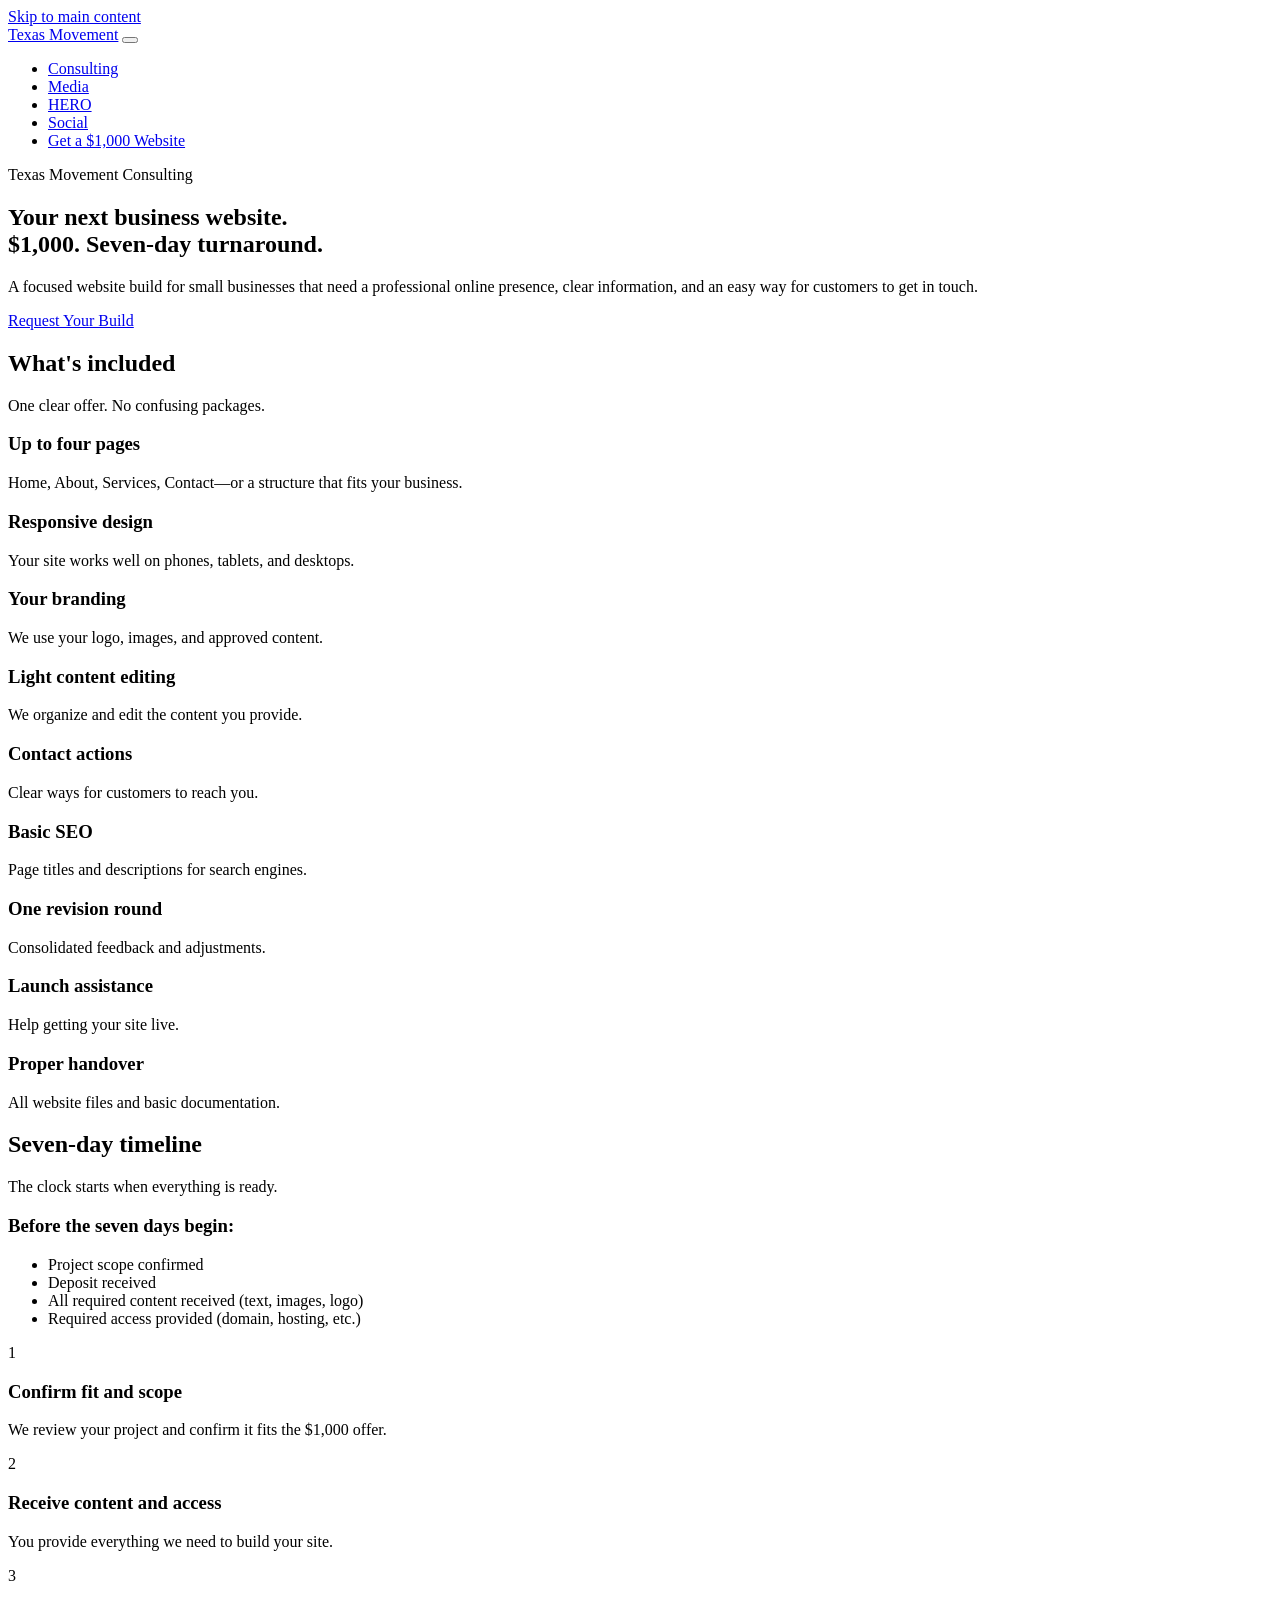
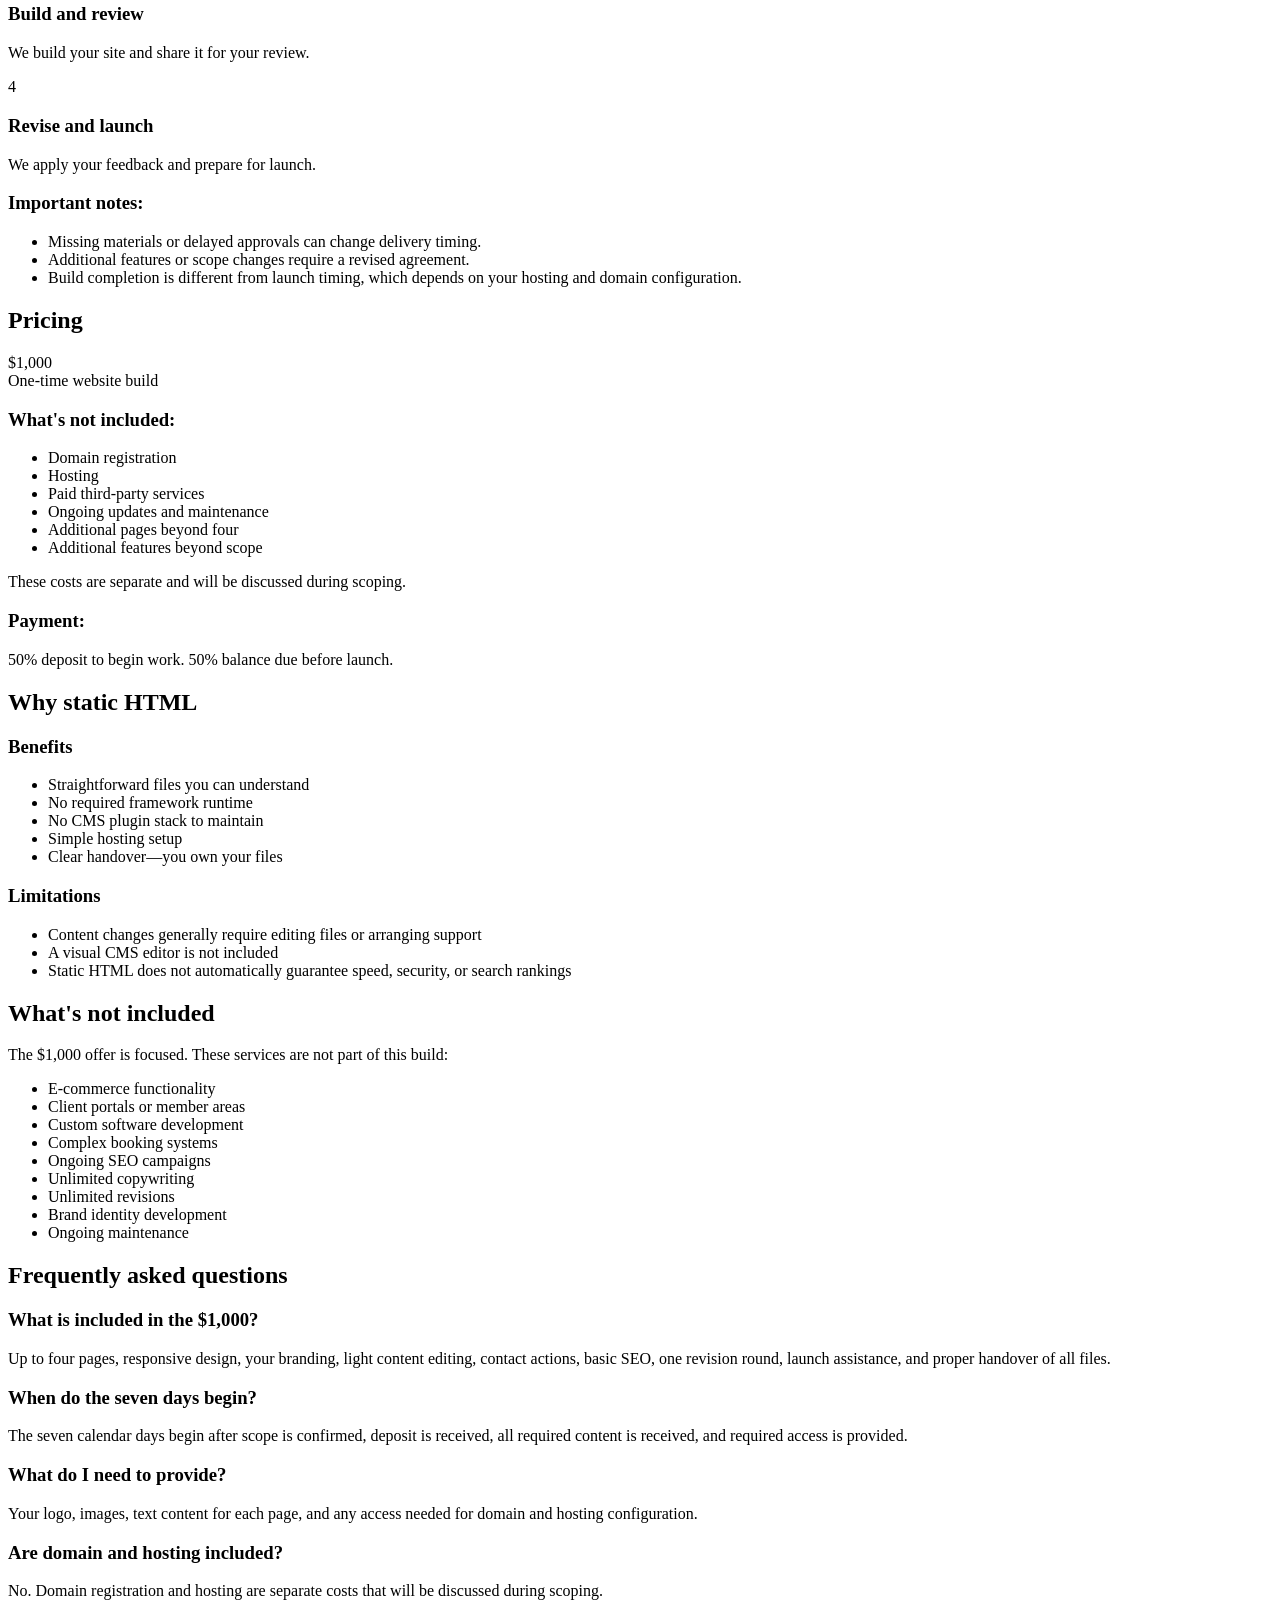
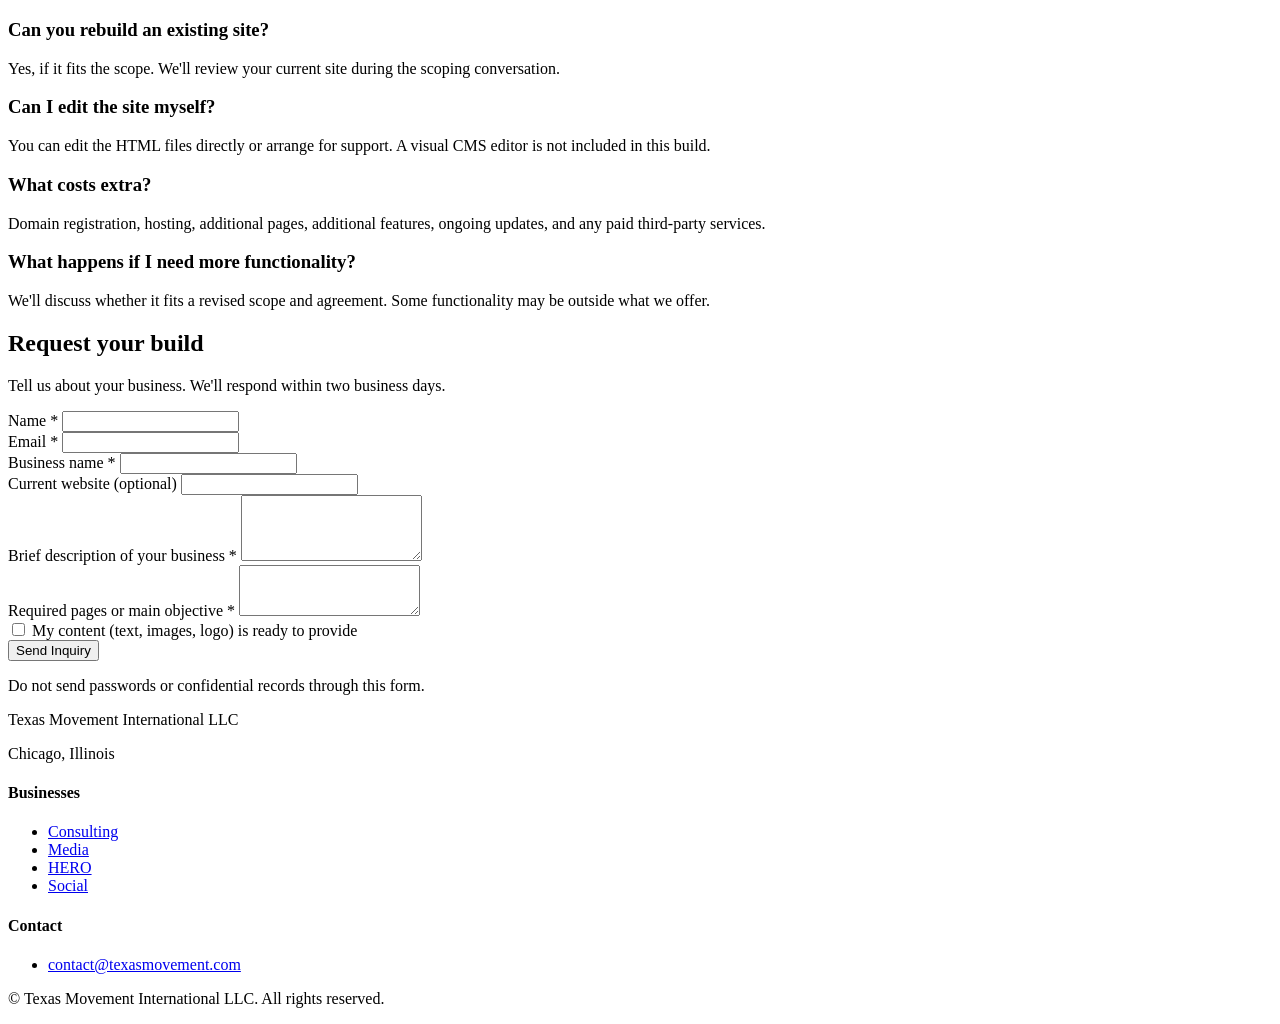
==== consulting.html @ 3c75ad06 "Add consulting.html with complete page structure This file contains the complete HTML structure for " ====
<!DOCTYPE html>
<html lang="en">
<head>
  <meta charset="UTF-8">
  <meta name="viewport" content="width=device-width, initial-scale=1.0">
  <title>Consulting | $1,000 Websites in 7 Days | Texas Movement International</title>
  <meta name="description" content="Texas Movement Consulting builds professional websites for small businesses. $1,000 one-time. Seven-day turnaround. Clear scope. Proper handover.">
  <link rel="stylesheet" href="assets/css/styles.css">
</head>
<body>
  <a href="#main" class="skip-link">Skip to main content</a>
  
  <header class="site-header">
    <div class="container">
      <div class="header-content">
        <a href="index.html" class="brand-mark">Texas Movement</a>
        <button class="mobile-nav-toggle" aria-expanded="false" aria-controls="primary-nav" aria-label="Toggle navigation">
          <span></span>
          <span></span>
          <span></span>
        </button>
        <nav id="primary-nav" class="primary-nav" aria-label="Primary">
          <ul>
            <li><a href="consulting.html" aria-current="page">Consulting</a></li>
            <li><a href="media.html">Media</a></li>
            <li><a href="hero.html">HERO</a></li>
            <li><a href="social.html">Social</a></li>
            <li><a href="#inquiry" class="btn btn-primary">Get a $1,000 Website</a></li>
          </ul>
        </nav>
      </div>
    </div>
  </header>

  <main id="main">
    <!-- HERO -->
    <section class="hero">
      <div class="container">
        <p class="eyebrow">Texas Movement Consulting</p>
        <h1>Your next business website.<br>$1,000. Seven-day turnaround.</h1>
        <p class="hero-support">A focused website build for small businesses that need a professional online presence, clear information, and an easy way for customers to get in touch.</p>
        <div class="hero-actions">
          <a href="#inquiry" class="btn btn-primary btn-large">Request Your Build</a>
        </div>
      </div>
    </section>

    <!-- WHAT'S INCLUDED -->
    <section class="section">
      <div class="container">
        <h2>What's included</h2>
        <p class="section-intro">One clear offer. No confusing packages.</p>
        <div class="inclusions-grid">
          <div class="inclusion">
            <h3>Up to four pages</h3>
            <p>Home, About, Services, Contact—or a structure that fits your business.</p>
          </div>
          <div class="inclusion">
            <h3>Responsive design</h3>
            <p>Your site works well on phones, tablets, and desktops.</p>
          </div>
          <div class="inclusion">
            <h3>Your branding</h3>
            <p>We use your logo, images, and approved content.</p>
          </div>
          <div class="inclusion">
            <h3>Light content editing</h3>
            <p>We organize and edit the content you provide.</p>
          </div>
          <div class="inclusion">
            <h3>Contact actions</h3>
            <p>Clear ways for customers to reach you.</p>
          </div>
          <div class="inclusion">
            <h3>Basic SEO</h3>
            <p>Page titles and descriptions for search engines.</p>
          </div>
          <div class="inclusion">
            <h3>One revision round</h3>
            <p>Consolidated feedback and adjustments.</p>
          </div>
          <div class="inclusion">
            <h3>Launch assistance</h3>
            <p>Help getting your site live.</p>
          </div>
          <div class="inclusion">
            <h3>Proper handover</h3>
            <p>All website files and basic documentation.</p>
          </div>
        </div>
      </div>
    </section>

    <!-- TIMELINE -->
    <section class="section section-alt">
      <div class="container">
        <h2>Seven-day timeline</h2>
        <p class="section-intro">The clock starts when everything is ready.</p>
        
        <div class="timeline-start">
          <h3>Before the seven days begin:</h3>
          <ul class="timeline-requirements">
            <li>Project scope confirmed</li>
            <li>Deposit received</li>
            <li>All required content received (text, images, logo)</li>
            <li>Required access provided (domain, hosting, etc.)</li>
          </ul>
        </div>

        <div class="timeline-steps">
          <div class="timeline-step">
            <span class="step-number">1</span>
            <div class="step-content">
              <h3>Confirm fit and scope</h3>
              <p>We review your project and confirm it fits the $1,000 offer.</p>
            </div>
          </div>
          <div class="timeline-step">
            <span class="step-number">2</span>
            <div class="step-content">
              <h3>Receive content and access</h3>
              <p>You provide everything we need to build your site.</p>
            </div>
          </div>
          <div class="timeline-step">
            <span class="step-number">3</span>
            <div class="step-content">
              <h3>Build and review</h3>
              <p>We build your site and share it for your review.</p>
            </div>
          </div>
          <div class="timeline-step">
            <span class="step-number">4</span>
            <div class="step-content">
              <h3>Revise and launch</h3>
              <p>We apply your feedback and prepare for launch.</p>
            </div>
          </div>
        </div>

        <div class="timeline-notes">
          <h3>Important notes:</h3>
          <ul>
            <li>Missing materials or delayed approvals can change delivery timing.</li>
            <li>Additional features or scope changes require a revised agreement.</li>
            <li>Build completion is different from launch timing, which depends on your hosting and domain configuration.</li>
          </ul>
        </div>
      </div>
    </section>

    <!-- PRICING -->
    <section class="section">
      <div class="container container-narrow">
        <h2>Pricing</h2>
        <div class="price-card">
          <div class="price-amount">$1,000</div>
          <div class="price-label">One-time website build</div>
        </div>

        <div class="pricing-details">
          <h3>What's not included:</h3>
          <ul>
            <li>Domain registration</li>
            <li>Hosting</li>
            <li>Paid third-party services</li>
            <li>Ongoing updates and maintenance</li>
            <li>Additional pages beyond four</li>
            <li>Additional features beyond scope</li>
          </ul>
          <p>These costs are separate and will be discussed during scoping.</p>

          <h3>Payment:</h3>
          <p>50% deposit to begin work. 50% balance due before launch.</p>
        </div>
      </div>
    </section>

    <!-- TECHNOLOGY -->
    <section class="section section-alt">
      <div class="container">
        <h2>Why static HTML</h2>
        <div class="two-column">
          <div>
            <h3>Benefits</h3>
            <ul>
              <li>Straightforward files you can understand</li>
              <li>No required framework runtime</li>
              <li>No CMS plugin stack to maintain</li>
              <li>Simple hosting setup</li>
              <li>Clear handover—you own your files</li>
            </ul>
          </div>
          <div>
            <h3>Limitations</h3>
            <ul>
              <li>Content changes generally require editing files or arranging support</li>
              <li>A visual CMS editor is not included</li>
              <li>Static HTML does not automatically guarantee speed, security, or search rankings</li>
            </ul>
          </div>
        </div>
      </div>
    </section>

    <!-- EXCLUSIONS -->
    <section class="section">
      <div class="container container-narrow">
        <h2>What's not included</h2>
        <p class="section-intro">The $1,000 offer is focused. These services are not part of this build:</p>
        <ul class="exclusions-list">
          <li>E-commerce functionality</li>
          <li>Client portals or member areas</li>
          <li>Custom software development</li>
          <li>Complex booking systems</li>
          <li>Ongoing SEO campaigns</li>
          <li>Unlimited copywriting</li>
          <li>Unlimited revisions</li>
          <li>Brand identity development</li>
          <li>Ongoing maintenance</li>
        </ul>
      </div>
    </section>

    <!-- FAQ -->
    <section class="section section-alt">
      <div class="container container-narrow">
        <h2>Frequently asked questions</h2>
        <div class="faq-list">
          <div class="faq-item">
            <h3>What is included in the $1,000?</h3>
            <p>Up to four pages, responsive design, your branding, light content editing, contact actions, basic SEO, one revision round, launch assistance, and proper handover of all files.</p>
          </div>
          <div class="faq-item">
            <h3>When do the seven days begin?</h3>
            <p>The seven calendar days begin after scope is confirmed, deposit is received, all required content is received, and required access is provided.</p>
          </div>
          <div class="faq-item">
            <h3>What do I need to provide?</h3>
            <p>Your logo, images, text content for each page, and any access needed for domain and hosting configuration.</p>
          </div>
          <div class="faq-item">
            <h3>Are domain and hosting included?</h3>
            <p>No. Domain registration and hosting are separate costs that will be discussed during scoping.</p>
          </div>
          <div class="faq-item">
            <h3>Can you rebuild an existing site?</h3>
            <p>Yes, if it fits the scope. We'll review your current site during the scoping conversation.</p>
          </div>
          <div class="faq-item">
            <h3>Can I edit the site myself?</h3>
            <p>You can edit the HTML files directly or arrange for support. A visual CMS editor is not included in this build.</p>
          </div>
          <div class="faq-item">
            <h3>What costs extra?</h3>
            <p>Domain registration, hosting, additional pages, additional features, ongoing updates, and any paid third-party services.</p>
          </div>
          <div class="faq-item">
            <h3>What happens if I need more functionality?</h3>
            <p>We'll discuss whether it fits a revised scope and agreement. Some functionality may be outside what we offer.</p>
          </div>
        </div>
      </div>
    </section>

    <!-- INQUIRY FORM -->
    <section id="inquiry" class="section">
      <div class="container container-narrow">
        <h2>Request your build</h2>
        <p class="section-intro">Tell us about your business. We'll respond within two business days.</p>
        
        <form id="inquiry-form" class="inquiry-form" novalidate>
          <div class="form-group">
            <label for="name">Name *</label>
            <input type="text" id="name" name="name" required>
          </div>

          <div class="form-group">
            <label for="email">Email *</label>
            <input type="email" id="email" name="email" required>
          </div>

          <div class="form-group">
            <label for="business">Business name *</label>
            <input type="text" id="business" name="business" required>
          </div>

          <div class="form-group">
            <label for="website">Current website (optional)</label>
            <input type="url" id="website" name="website">
          </div>

          <div class="form-group">
            <label for="description">Brief description of your business *</label>
            <textarea id="description" name="description" rows="4" required></textarea>
          </div>

          <div class="form-group">
            <label for="pages">Required pages or main objective *</label>
            <textarea id="pages" name="pages" rows="3" required></textarea>
          </div>

          <div class="form-group">
            <label class="checkbox-label">
              <input type="checkbox" id="content-ready" name="content-ready">
              <span>My content (text, images, logo) is ready to provide</span>
            </label>
          </div>

          <div class="form-actions">
            <button type="submit" class="btn btn-primary">Send Inquiry</button>
          </div>

          <div id="form-status" class="form-status" role="status" aria-live="polite"></div>
        </form>

        <div class="form-note">
          <p>Do not send passwords or confidential records through this form.</p>
        </div>
      </div>
    </section>
  </main>

  <footer class="site-footer">
    <div class="container">
      <div class="footer-content">
        <div class="footer-brand">
          <p class="footer-company">Texas Movement International LLC</p>
          <p class="footer-location">Chicago, Illinois</p>
        </div>
        <div class="footer-nav">
          <div class="footer-section">
            <h4>Businesses</h4>
            <ul>
              <li><a href="consulting.html">Consulting</a></li>
              <li><a href="media.html">Media</a></li>
              <li><a href="hero.html">HERO</a></li>
              <li><a href="social.html">Social</a></li>
            </ul>
          </div>
          <div class="footer-section">
            <h4>Contact</h4>
            <ul>
              <li><a href="mailto:contact@texasmovement.com">contact@texasmovement.com</a></li>
            </ul>
          </div>
        </div>
      </div>
      <div class="footer-bottom">
        <p>&copy; <span id="current-year"></span> Texas Movement International LLC. All rights reserved.</p>
      </div>
    </div>
  </footer>

  <script src="assets/js/main.js"></script>
</body>
</html>
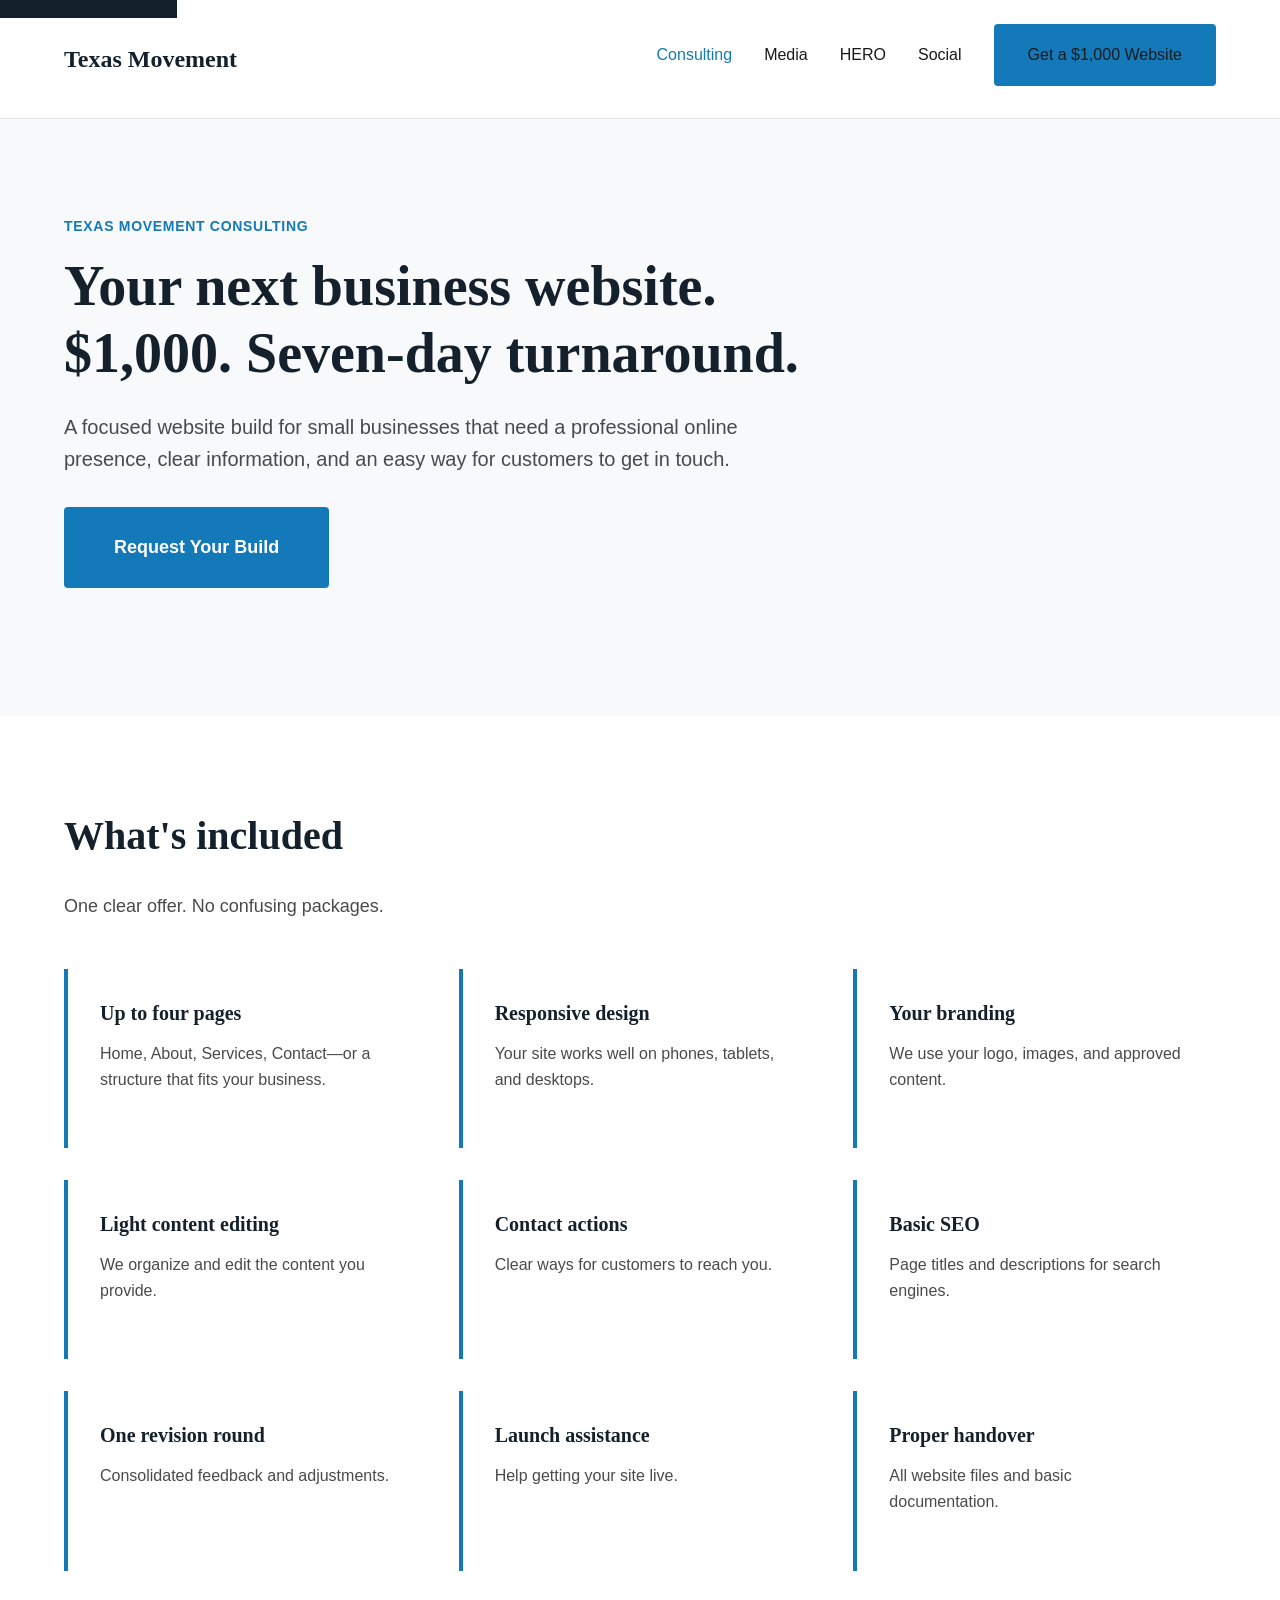
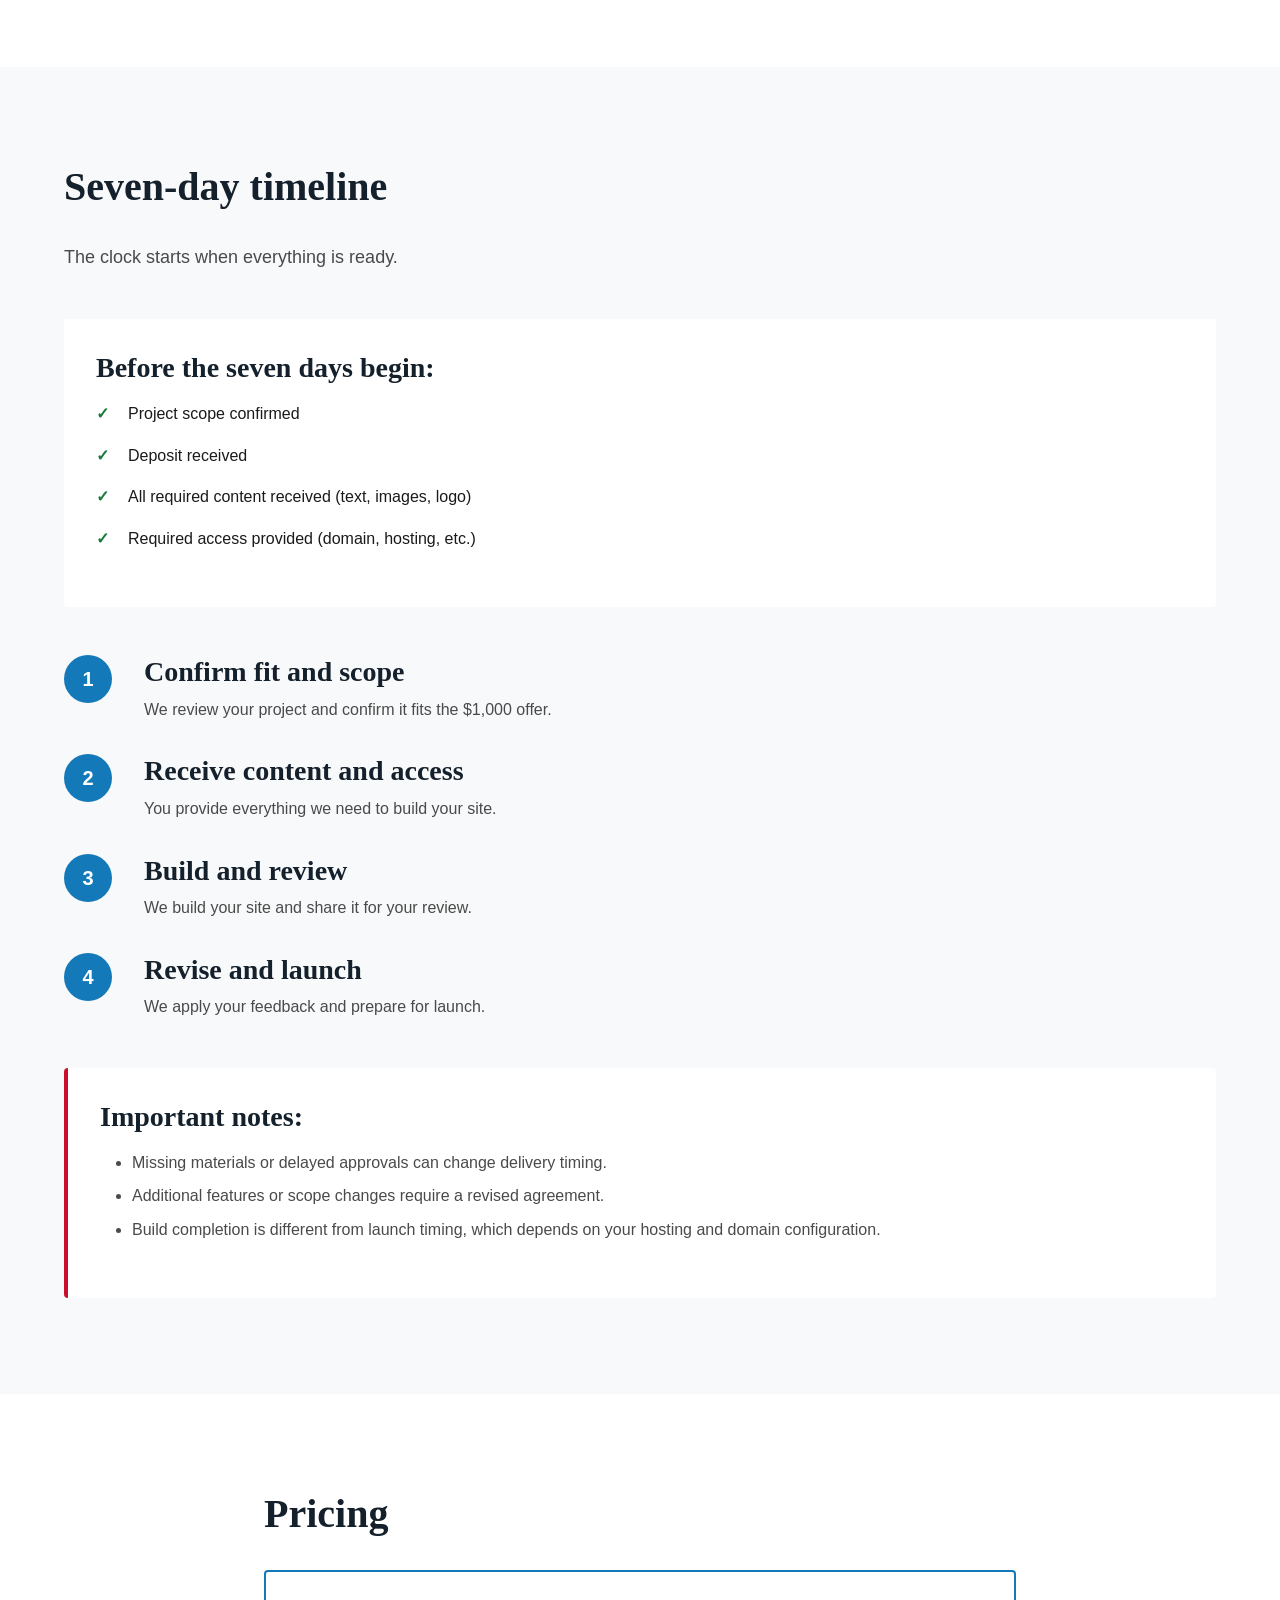
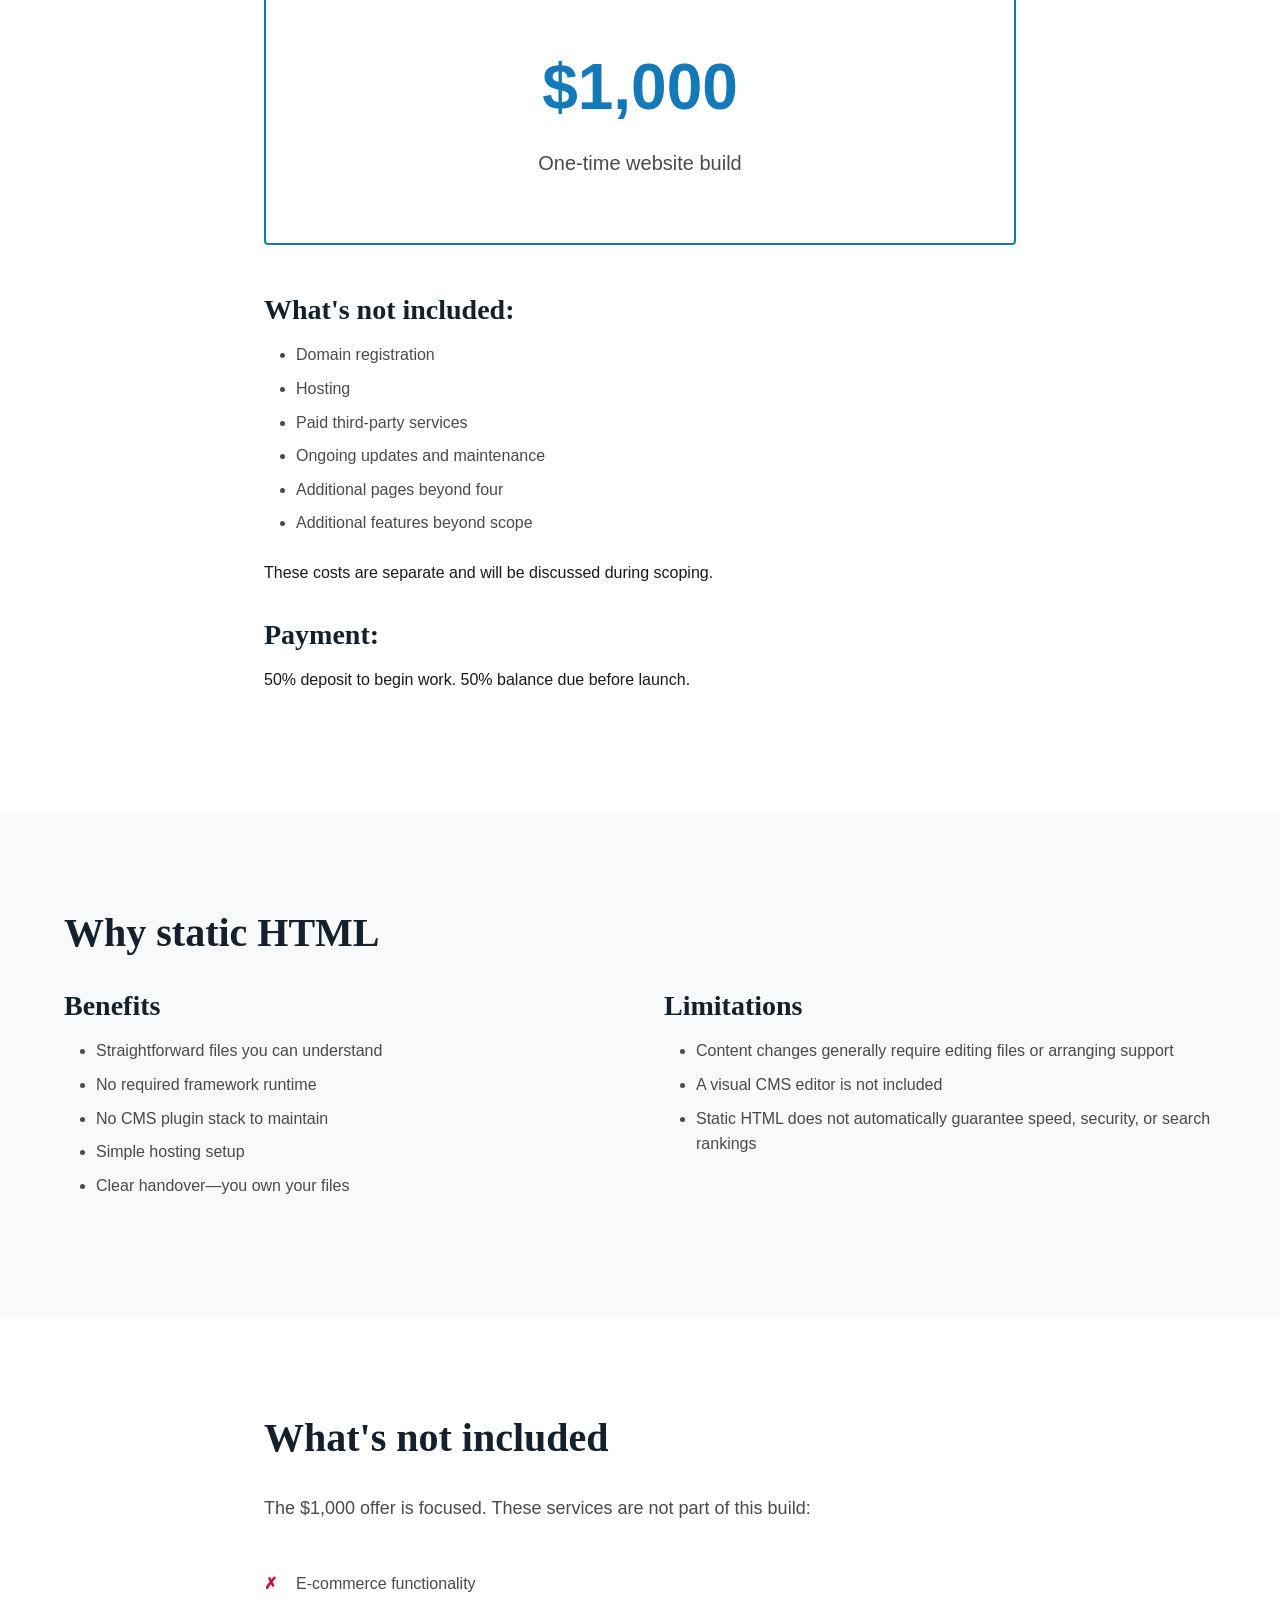
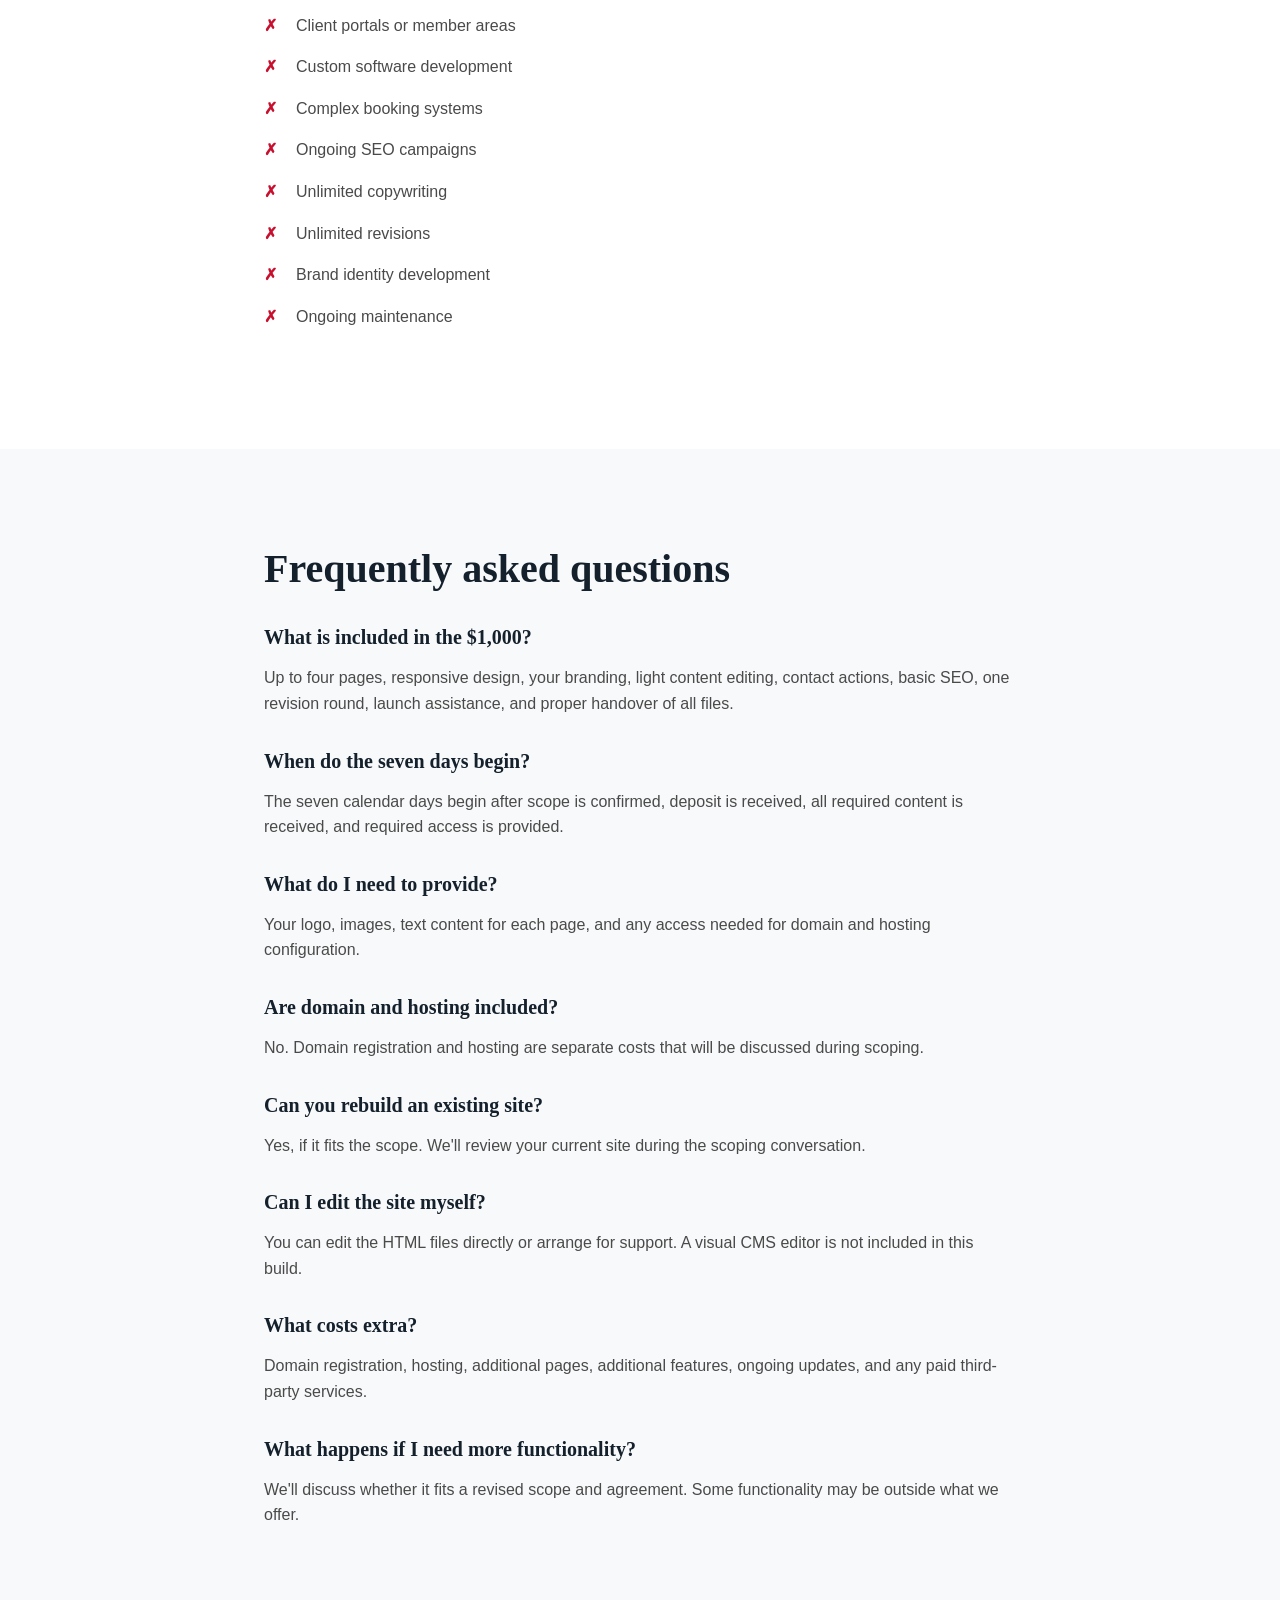
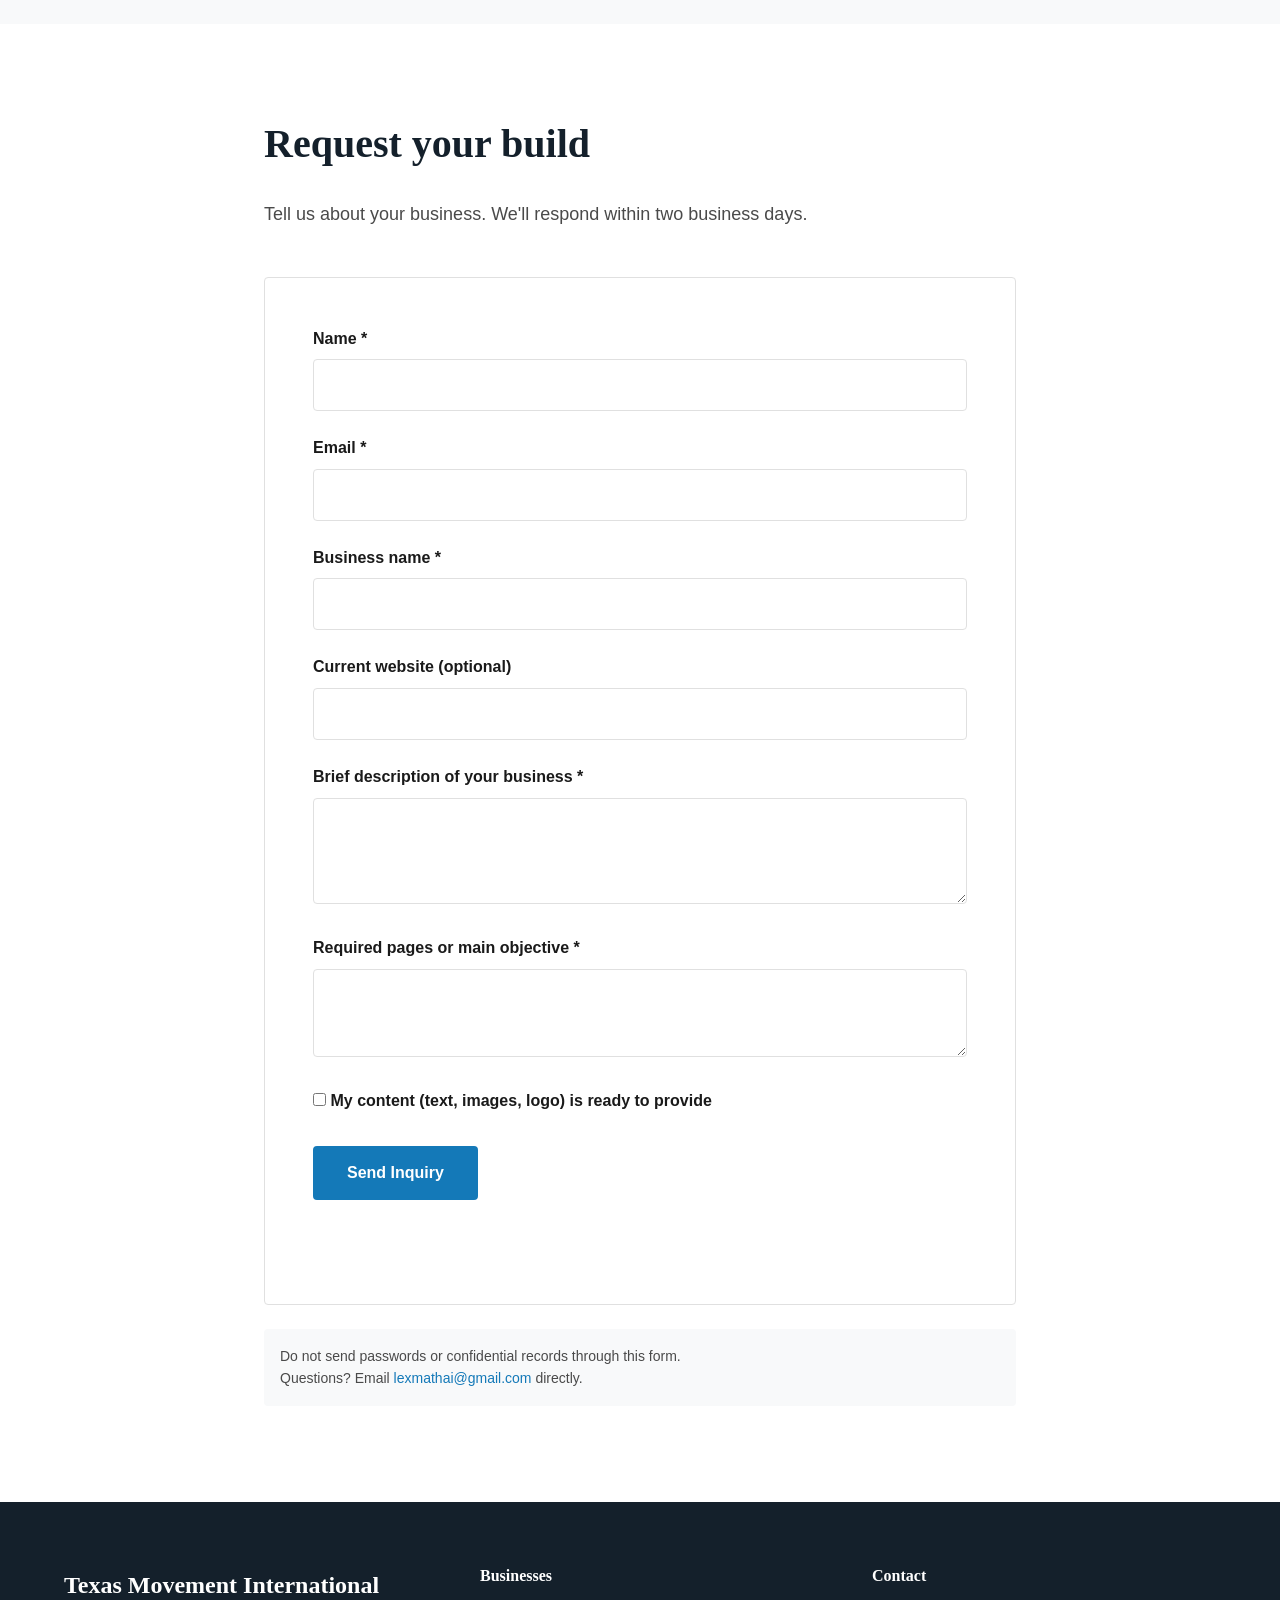
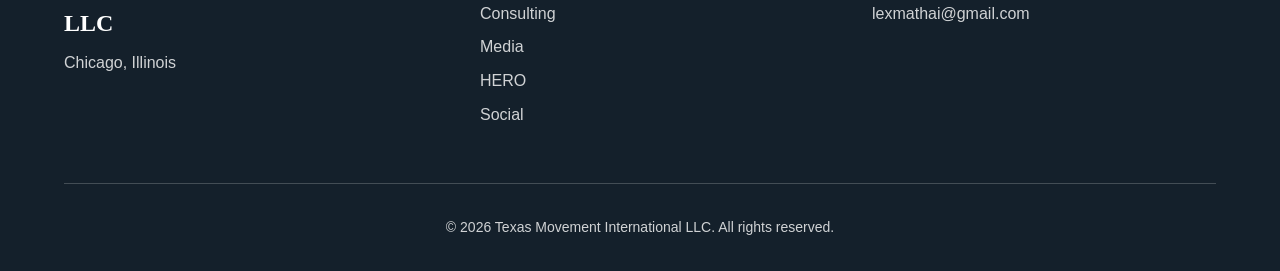
==== commit a0d0269f: "Update inquiry form action and contact email" ====
--- a/consulting.html
+++ b/consulting.html
@@ -269,7 +269,7 @@
         <h2>Request your build</h2>
         <p class="section-intro">Tell us about your business. We'll respond within two business days.</p>
         
-        <form id="inquiry-form" class="inquiry-form" novalidate>
+        <form id="inquiry-form" action="https://formspree.io/f/mpqewaod" method="POST" class="inquiry-form">
           <div class="form-group">
             <label for="name">Name *</label>
             <input type="text" id="name" name="name" required>
@@ -316,6 +316,7 @@
 
         <div class="form-note">
           <p>Do not send passwords or confidential records through this form.</p>
+          <p>Questions? Email <a href="mailto:lexmathai@gmail.com">lexmathai@gmail.com</a> directly.</p>
         </div>
       </div>
     </section>
@@ -341,7 +342,7 @@
           <div class="footer-section">
             <h4>Contact</h4>
             <ul>
-              <li><a href="mailto:contact@texasmovement.com">contact@texasmovement.com</a></li>
+              <li><a href="mailto:lexmathai@gmail.com">lexmathai@gmail.com</a></li>
             </ul>
           </div>
         </div>
--- a/assets/css/styles.css
+++ b/assets/css/styles.css
@@ -0,0 +1,866 @@
+/* Reset and Base */
+* {
+  margin: 0;
+  padding: 0;
+  box-sizing: border-box;
+}
+
+:root {
+  --color-primary: #14202B;
+  --color-secondary: #1479B8;
+  --color-accent: #C8102E;
+  --color-text: #1a1a1a;
+  --color-text-light: #4a4a4a;
+  --color-bg: #ffffff;
+  --color-bg-alt: #f8f9fa;
+  --color-border: #e0e0e0;
+  --color-success: #1a7a3d;
+  --color-error: #a61b1b;
+  
+  --font-primary: -apple-system, BlinkMacSystemFont, 'Segoe UI', Roboto, 'Helvetica Neue', Arial, sans-serif;
+  --font-display: Georgia, 'Times New Roman', serif;
+  
+  --spacing-xs: 0.5rem;
+  --spacing-sm: 1rem;
+  --spacing-md: 1.5rem;
+  --spacing-lg: 2rem;
+  --spacing-xl: 3rem;
+  --spacing-2xl: 4rem;
+  --spacing-3xl: 6rem;
+  
+  --max-width: 1200px;
+  --max-width-narrow: 800px;
+  
+  --transition: 200ms ease;
+}
+
+html {
+  font-size: 16px;
+  scroll-behavior: smooth;
+}
+
+@media (prefers-reduced-motion: reduce) {
+  html {
+    scroll-behavior: auto;
+  }
+  * {
+    animation-duration: 0.01ms !important;
+    animation-iteration-count: 1 !important;
+    transition-duration: 0.01ms !important;
+  }
+}
+
+body {
+  font-family: var(--font-primary);
+  color: var(--color-text);
+  background: var(--color-bg);
+  line-height: 1.6;
+  -webkit-font-smoothing: antialiased;
+  -moz-osx-font-smoothing: grayscale;
+}
+
+/* Typography */
+h1, h2, h3, h4, h5, h6 {
+  font-family: var(--font-display);
+  font-weight: 700;
+  line-height: 1.2;
+  color: var(--color-primary);
+}
+
+h1 {
+  font-size: clamp(2rem, 5vw, 3.5rem);
+  margin-bottom: var(--spacing-md);
+}
+
+h2 {
+  font-size: clamp(1.75rem, 4vw, 2.5rem);
+  margin-bottom: var(--spacing-lg);
+}
+
+h3 {
+  font-size: clamp(1.25rem, 3vw, 1.75rem);
+  margin-bottom: var(--spacing-sm);
+}
+
+h4 {
+  font-size: 1.25rem;
+  margin-bottom: var(--spacing-sm);
+}
+
+p {
+  margin-bottom: var(--spacing-md);
+}
+
+a {
+  color: var(--color-secondary);
+  text-decoration: none;
+  transition: color var(--transition);
+}
+
+a:hover {
+  color: var(--color-primary);
+}
+
+a:focus {
+  outline: 3px solid var(--color-secondary);
+  outline-offset: 2px;
+}
+
+ul, ol {
+  margin-left: var(--spacing-lg);
+  margin-bottom: var(--spacing-md);
+}
+
+li {
+  margin-bottom: var(--spacing-xs);
+}
+
+/* Layout */
+.container {
+  max-width: var(--max-width);
+  margin: 0 auto;
+  padding: 0 var(--spacing-md);
+}
+
+.container-narrow {
+  max-width: var(--max-width-narrow);
+}
+
+/* Skip Link */
+.skip-link {
+  position: absolute;
+  top: -40px;
+  left: 0;
+  background: var(--color-primary);
+  color: var(--color-bg);
+  padding: var(--spacing-sm);
+  text-decoration: none;
+  z-index: 100;
+}
+
+.skip-link:focus {
+  top: 0;
+}
+
+/* Header */
+.site-header {
+  background: var(--color-bg);
+  border-bottom: 1px solid var(--color-border);
+  position: sticky;
+  top: 0;
+  z-index: 50;
+}
+
+.header-content {
+  display: flex;
+  align-items: center;
+  justify-content: space-between;
+  padding: var(--spacing-md) 0;
+}
+
+.brand-mark {
+  font-family: var(--font-display);
+  font-size: 1.5rem;
+  font-weight: 700;
+  color: var(--color-primary);
+  text-decoration: none;
+}
+
+.brand-mark:hover {
+  color: var(--color-secondary);
+}
+
+.mobile-nav-toggle {
+  display: none;
+  flex-direction: column;
+  gap: 4px;
+  background: none;
+  border: none;
+  cursor: pointer;
+  padding: var(--spacing-xs);
+}
+
+.mobile-nav-toggle span {
+  width: 24px;
+  height: 2px;
+  background: var(--color-primary);
+  transition: all var(--transition);
+}
+
+.primary-nav ul {
+  list-style: none;
+  margin: 0;
+  display: flex;
+  gap: var(--spacing-lg);
+  align-items: center;
+}
+
+.primary-nav a {
+  color: var(--color-text);
+  font-weight: 500;
+  text-decoration: none;
+  transition: color var(--transition);
+}
+
+.primary-nav a:hover,
+.primary-nav a[aria-current="page"] {
+  color: var(--color-secondary);
+}
+
+@media (max-width: 768px) {
+  .mobile-nav-toggle {
+    display: flex;
+  }
+
+  .primary-nav {
+    position: fixed;
+    top: 73px;
+    left: 0;
+    right: 0;
+    background: var(--color-bg);
+    border-bottom: 1px solid var(--color-border);
+    padding: var(--spacing-lg);
+    transform: translateY(-100%);
+    opacity: 0;
+    pointer-events: none;
+    transition: all var(--transition);
+  }
+
+  .primary-nav.is-open {
+    transform: translateY(0);
+    opacity: 1;
+    pointer-events: all;
+  }
+
+  .primary-nav ul {
+    flex-direction: column;
+    gap: var(--spacing-md);
+  }
+
+  .primary-nav li {
+    width: 100%;
+  }
+
+  .primary-nav a {
+    display: block;
+    padding: var(--spacing-sm);
+  }
+}
+
+/* Buttons */
+.btn {
+  display: inline-block;
+  padding: var(--spacing-sm) var(--spacing-lg);
+  font-weight: 600;
+  text-align: center;
+  text-decoration: none;
+  border: 2px solid transparent;
+  border-radius: 4px;
+  cursor: pointer;
+  transition: all var(--transition);
+  font-size: 1rem;
+}
+
+.btn:hover {
+  transform: translateY(-2px);
+}
+
+.btn:active {
+  transform: translateY(0);
+}
+
+.btn-primary {
+  background: var(--color-secondary);
+  color: var(--color-bg);
+  border-color: var(--color-secondary);
+}
+
+.btn-primary:hover {
+  background: var(--color-primary);
+  border-color: var(--color-primary);
+  color: var(--color-bg);
+}
+
+.btn-secondary {
+  background: transparent;
+  color: var(--color-secondary);
+  border-color: var(--color-secondary);
+}
+
+.btn-secondary:hover {
+  background: var(--color-secondary);
+  color: var(--color-bg);
+}
+
+.btn-large {
+  padding: var(--spacing-md) var(--spacing-xl);
+  font-size: 1.125rem;
+}
+
+/* Hero Section */
+.hero {
+  padding: var(--spacing-3xl) 0;
+  background: var(--color-bg-alt);
+}
+
+.eyebrow {
+  font-size: 0.875rem;
+  font-weight: 600;
+  text-transform: uppercase;
+  letter-spacing: 0.05em;
+  color: var(--color-secondary);
+  margin-bottom: var(--spacing-sm);
+}
+
+.hero-support {
+  font-size: 1.25rem;
+  color: var(--color-text-light);
+  max-width: 700px;
+  margin-bottom: var(--spacing-lg);
+}
+
+.hero-actions {
+  display: flex;
+  gap: var(--spacing-md);
+  flex-wrap: wrap;
+  margin-bottom: var(--spacing-lg);
+}
+
+.hero-note {
+  font-size: 0.875rem;
+  color: var(--color-text-light);
+  font-style: italic;
+  max-width: 700px;
+}
+
+/* Sections */
+.section {
+  padding: var(--spacing-3xl) 0;
+}
+
+.section-alt {
+  background: var(--color-bg-alt);
+}
+
+.section-intro {
+  font-size: 1.125rem;
+  color: var(--color-text-light);
+  max-width: 700px;
+  margin-bottom: var(--spacing-xl);
+}
+
+.section-cta {
+  background: var(--color-primary);
+  color: var(--color-bg);
+  text-align: center;
+}
+
+.section-cta h2,
+.section-cta p {
+  color: var(--color-bg);
+}
+
+/* Features Grid */
+.features-grid {
+  display: grid;
+  grid-template-columns: repeat(auto-fit, minmax(280px, 1fr));
+  gap: var(--spacing-lg);
+}
+
+.feature h3 {
+  font-size: 1.25rem;
+  margin-bottom: var(--spacing-sm);
+}
+
+.feature p {
+  color: var(--color-text-light);
+}
+
+/* Cards Grid */
+.cards-grid {
+  display: grid;
+  grid-template-columns: repeat(auto-fit, minmax(280px, 1fr));
+  gap: var(--spacing-lg);
+}
+
+.card {
+  background: var(--color-bg);
+  border: 1px solid var(--color-border);
+  padding: var(--spacing-lg);
+  border-radius: 4px;
+  transition: all var(--transition);
+}
+
+.card:hover {
+  border-color: var(--color-secondary);
+  box-shadow: 0 4px 12px rgba(0, 0, 0, 0.1);
+}
+
+.card h3 {
+  font-size: 1.5rem;
+  margin-bottom: var(--spacing-sm);
+}
+
+.card p {
+  color: var(--color-text-light);
+  margin-bottom: var(--spacing-md);
+}
+
+.card-link {
+  font-weight: 600;
+  color: var(--color-secondary);
+}
+
+.card-link:hover {
+  color: var(--color-primary);
+}
+
+/* Inclusions Grid */
+.inclusions-grid {
+  display: grid;
+  grid-template-columns: repeat(auto-fit, minmax(280px, 1fr));
+  gap: var(--spacing-lg);
+}
+
+.inclusion {
+  background: var(--color-bg);
+  padding: var(--spacing-lg);
+  border-left: 4px solid var(--color-secondary);
+}
+
+.inclusion h3 {
+  font-size: 1.25rem;
+  margin-bottom: var(--spacing-sm);
+}
+
+.inclusion p {
+  color: var(--color-text-light);
+}
+
+/* Timeline */
+.timeline-start {
+  background: var(--color-bg);
+  padding: var(--spacing-lg);
+  border-radius: 4px;
+  margin-bottom: var(--spacing-xl);
+}
+
+.timeline-start h3 {
+  margin-bottom: var(--spacing-sm);
+}
+
+.timeline-requirements {
+  list-style: none;
+  margin-left: 0;
+}
+
+.timeline-requirements li {
+  padding-left: var(--spacing-lg);
+  position: relative;
+  margin-bottom: var(--spacing-sm);
+}
+
+.timeline-requirements li::before {
+  content: "✓";
+  position: absolute;
+  left: 0;
+  color: var(--color-success);
+  font-weight: 700;
+}
+
+.timeline-steps {
+  display: grid;
+  gap: var(--spacing-lg);
+  margin-bottom: var(--spacing-xl);
+}
+
+.timeline-step {
+  display: flex;
+  gap: var(--spacing-lg);
+  align-items: flex-start;
+}
+
+.step-number {
+  flex-shrink: 0;
+  width: 48px;
+  height: 48px;
+  background: var(--color-secondary);
+  color: var(--color-bg);
+  border-radius: 50%;
+  display: flex;
+  align-items: center;
+  justify-content: center;
+  font-weight: 700;
+  font-size: 1.25rem;
+}
+
+.step-content h3 {
+  margin-bottom: var(--spacing-xs);
+}
+
+.step-content p {
+  color: var(--color-text-light);
+  margin: 0;
+}
+
+.timeline-notes {
+  background: var(--color-bg);
+  padding: var(--spacing-lg);
+  border-radius: 4px;
+  border-left: 4px solid var(--color-accent);
+}
+
+.timeline-notes h3 {
+  margin-bottom: var(--spacing-sm);
+}
+
+.timeline-notes ul {
+  margin-left: var(--spacing-lg);
+  color: var(--color-text-light);
+}
+
+/* Pricing */
+.price-card {
+  text-align: center;
+  background: var(--color-bg);
+  padding: var(--spacing-2xl);
+  border: 2px solid var(--color-secondary);
+  border-radius: 4px;
+  margin-bottom: var(--spacing-xl);
+}
+
+.price-amount {
+  font-size: 4rem;
+  font-weight: 700;
+  color: var(--color-secondary);
+  margin-bottom: var(--spacing-xs);
+}
+
+.price-label {
+  font-size: 1.25rem;
+  color: var(--color-text-light);
+}
+
+.pricing-details h3 {
+  margin-top: var(--spacing-lg);
+  margin-bottom: var(--spacing-sm);
+}
+
+.pricing-details ul {
+  color: var(--color-text-light);
+}
+
+/* Two Column */
+.two-column {
+  display: grid;
+  grid-template-columns: repeat(auto-fit, minmax(300px, 1fr));
+  gap: var(--spacing-xl);
+}
+
+.two-column h3 {
+  margin-bottom: var(--spacing-sm);
+}
+
+.two-column ul {
+  color: var(--color-text-light);
+}
+
+/* Exclusions */
+.exclusions-list {
+  list-style: none;
+  margin-left: 0;
+}
+
+.exclusions-list li {
+  padding-left: var(--spacing-lg);
+  position: relative;
+  margin-bottom: var(--spacing-sm);
+  color: var(--color-text-light);
+}
+
+.exclusions-list li::before {
+  content: "✗";
+  position: absolute;
+  left: 0;
+  color: var(--color-accent);
+  font-weight: 700;
+}
+
+/* FAQ */
+.faq-list {
+  display: grid;
+  gap: var(--spacing-lg);
+}
+
+.faq-item h3 {
+  font-size: 1.25rem;
+  margin-bottom: var(--spacing-sm);
+}
+
+.faq-item p {
+  color: var(--color-text-light);
+  margin: 0;
+}
+
+/* Forms */
+.inquiry-form {
+  background: var(--color-bg);
+  padding: var(--spacing-xl);
+  border: 1px solid var(--color-border);
+  border-radius: 4px;
+}
+
+.form-group {
+  margin-bottom: var(--spacing-md);
+}
+
+.form-group label {
+  display: block;
+  font-weight: 600;
+  margin-bottom: var(--spacing-xs);
+}
+
+.form-group input,
+.form-group select,
+.form-group textarea {
+  width: 100%;
+  padding: var(--spacing-sm);
+  border: 1px solid var(--color-border);
+  border-radius: 4px;
+  font-family: var(--font-primary);
+  font-size: 1rem;
+  transition: border-color var(--transition);
+}
+
+.form-group input:focus,
+.form-group select:focus,
+.form-group textarea:focus {
+  outline: none;
+  border-color: var(--color-secondary);
+}
+
+.checkbox-label {
+  display: flex;
+  align-items: flex-start;
+  gap: var(--spacing-sm);
+  cursor: pointer;
+}
+
+.checkbox-label input[type="checkbox"] {
+  width: auto;
+  margin-top: 4px;
+}
+
+.form-note-text {
+  font-size: 0.875rem;
+  color: var(--color-text-light);
+  margin-top: var(--spacing-xs);
+  margin-left: calc(var(--spacing-sm) + 20px);
+}
+
+.form-actions {
+  margin-top: var(--spacing-lg);
+}
+
+.form-status {
+  margin-top: var(--spacing-md);
+  padding: var(--spacing-sm);
+  border-radius: 4px;
+  font-weight: 600;
+}
+
+.form-status.success {
+  background: #e6f4ea;
+  color: var(--color-success);
+  border: 1px solid var(--color-success);
+}
+
+.form-status.error {
+  background: #fce8e8;
+  color: var(--color-error);
+  border: 1px solid var(--color-error);
+}
+
+.form-note {
+  margin-top: var(--spacing-md);
+  padding: var(--spacing-sm);
+  background: var(--color-bg-alt);
+  border-radius: 4px;
+  font-size: 0.875rem;
+  color: var(--color-text-light);
+}
+
+.form-note p {
+  margin: 0;
+}
+
+/* CTA Box */
+.cta-box {
+  margin-top: var(--spacing-xl);
+  text-align: center;
+}
+
+/* Participation Types */
+.participation-types {
+  display: grid;
+  gap: var(--spacing-lg);
+  margin: var(--spacing-xl) 0;
+}
+
+.participation-type {
+  background: var(--color-bg-alt);
+  padding: var(--spacing-lg);
+  border-radius: 4px;
+}
+
+.participation-type h3 {
+  font-size: 1.25rem;
+  margin-bottom: var(--spacing-sm);
+}
+
+.participation-type p {
+  color: var(--color-text-light);
+  margin: 0;
+}
+
+/* Media Coming Soon */
+.media-coming-soon {
+  background: var(--color-bg);
+  padding: var(--spacing-2xl);
+  border: 2px dashed var(--color-border);
+  border-radius: 4px;
+  text-align: center;
+  color: var(--color-text-light);
+}
+
+/* Comparison Cards */
+.comparison-card {
+  background: var(--color-bg);
+  padding: var(--spacing-lg);
+  border: 1px solid var(--color-border);
+  border-radius: 4px;
+}
+
+.comparison-card h3 {
+  margin-bottom: var(--spacing-sm);
+}
+
+.comparison-card p {
+  color: var(--color-text-light);
+  margin-bottom: var(--spacing-sm);
+}
+
+.distinction-note {
+  margin-top: var(--spacing-xl);
+  padding: var(--spacing-lg);
+  background: var(--color-bg);
+  border-left: 4px solid var(--color-secondary);
+  border-radius: 4px;
+}
+
+.distinction-note p {
+  margin: 0;
+  color: var(--color-text-light);
+}
+
+/* Footer */
+.site-footer {
+  background: var(--color-primary);
+  color: var(--color-bg);
+  padding: var(--spacing-2xl) 0 var(--spacing-lg);
+}
+
+.footer-content {
+  display: grid;
+  grid-template-columns: 1fr 2fr;
+  gap: var(--spacing-xl);
+  margin-bottom: var(--spacing-xl);
+}
+
+@media (max-width: 768px) {
+  .footer-content {
+    grid-template-columns: 1fr;
+  }
+}
+
+.footer-company {
+  font-family: var(--font-display);
+  font-size: 1.5rem;
+  font-weight: 700;
+  margin-bottom: var(--spacing-xs);
+}
+
+.footer-location {
+  color: rgba(255, 255, 255, 0.8);
+  margin: 0;
+}
+
+.footer-nav {
+  display: grid;
+  grid-template-columns: repeat(auto-fit, minmax(200px, 1fr));
+  gap: var(--spacing-xl);
+}
+
+.footer-section h4 {
+  color: var(--color-bg);
+  font-size: 1rem;
+  margin-bottom: var(--spacing-sm);
+}
+
+.footer-section ul {
+  list-style: none;
+  margin: 0;
+}
+
+.footer-section li {
+  margin-bottom: var(--spacing-xs);
+}
+
+.footer-section a {
+  color: rgba(255, 255, 255, 0.8);
+  text-decoration: none;
+  transition: color var(--transition);
+}
+
+.footer-section a:hover {
+  color: var(--color-bg);
+}
+
+.footer-bottom {
+  padding-top: var(--spacing-lg);
+  border-top: 1px solid rgba(255, 255, 255, 0.2);
+  text-align: center;
+}
+
+.footer-bottom p {
+  color: rgba(255, 255, 255, 0.8);
+  margin: 0;
+  font-size: 0.875rem;
+}
+
+/* Responsive */
+@media (max-width: 768px) {
+  .hero {
+    padding: var(--spacing-2xl) 0;
+  }
+
+  .section {
+    padding: var(--spacing-2xl) 0;
+  }
+
+  .hero-actions {
+    flex-direction: column;
+  }
+
+  .hero-actions .btn {
+    width: 100%;
+  }
+
+  .price-amount {
+    font-size: 3rem;
+  }
+
+  .two-column {
+    grid-template-columns: 1fr;
+  }
+}
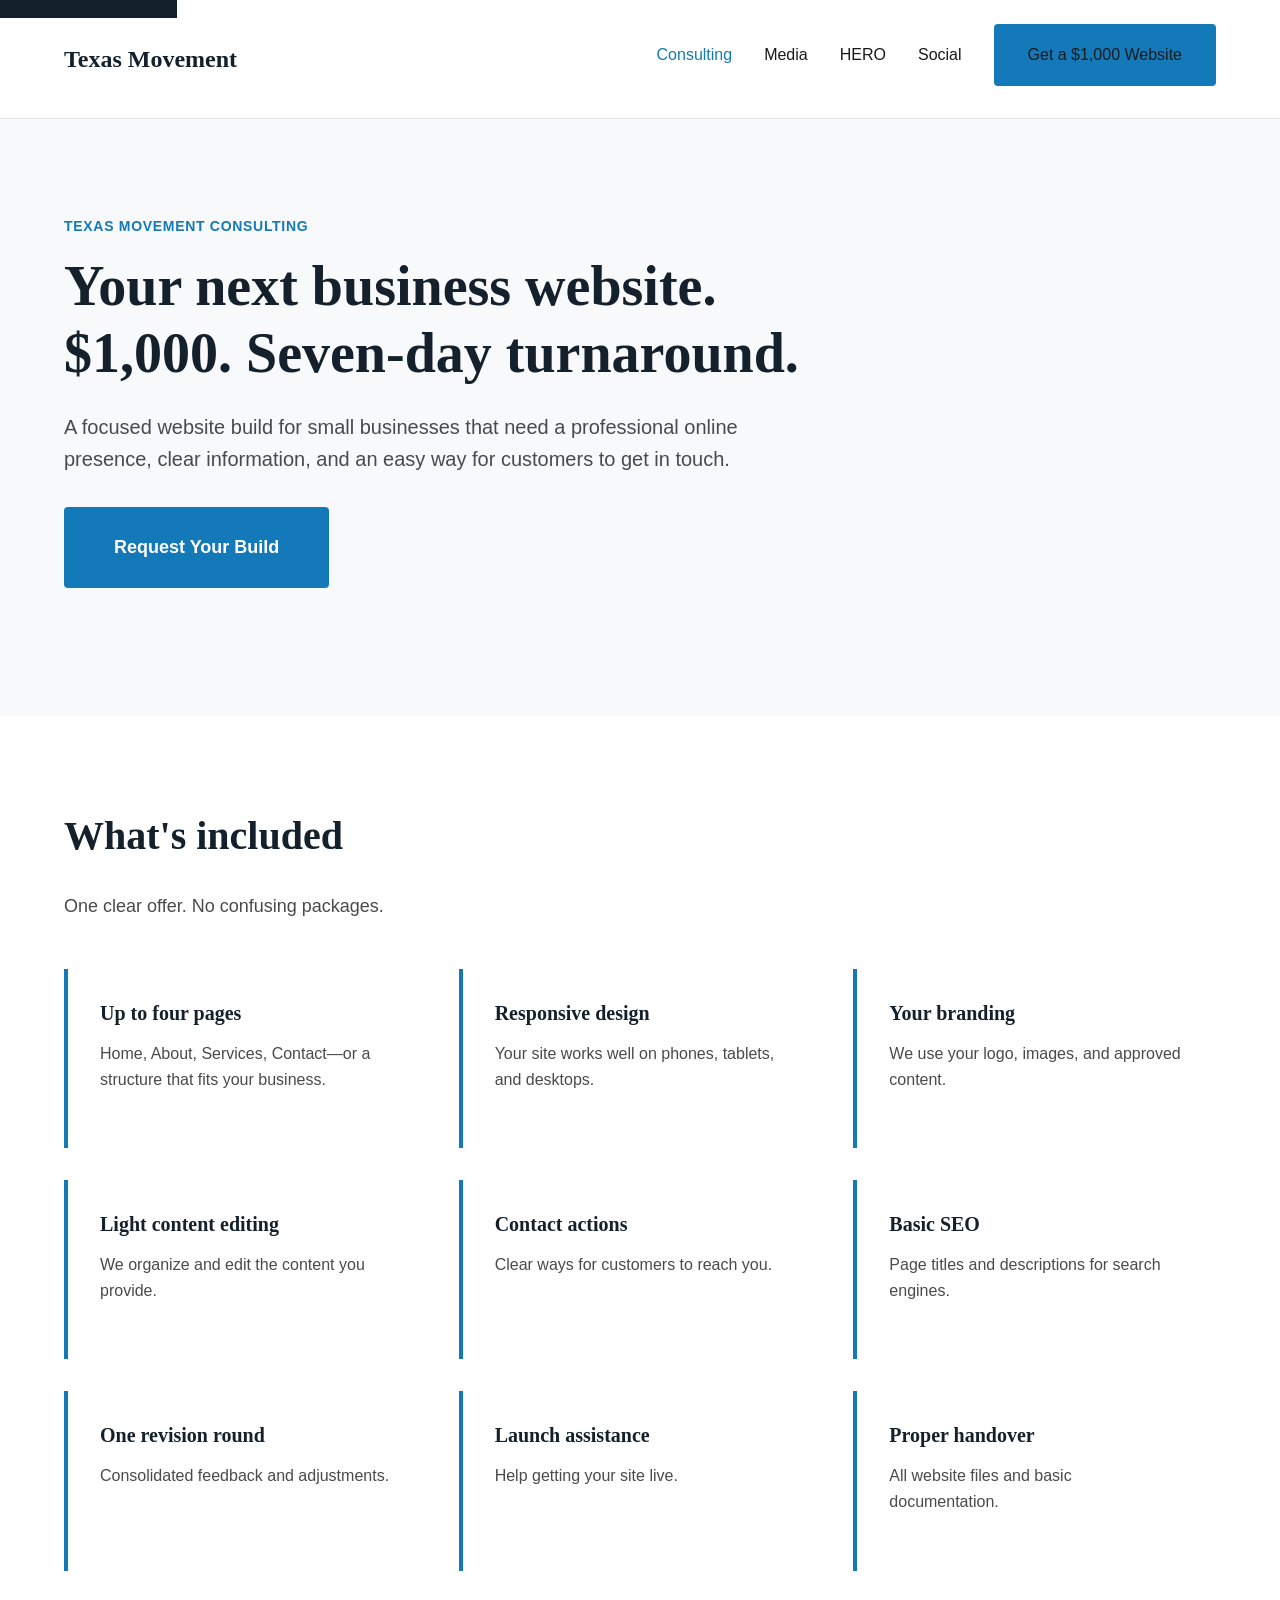
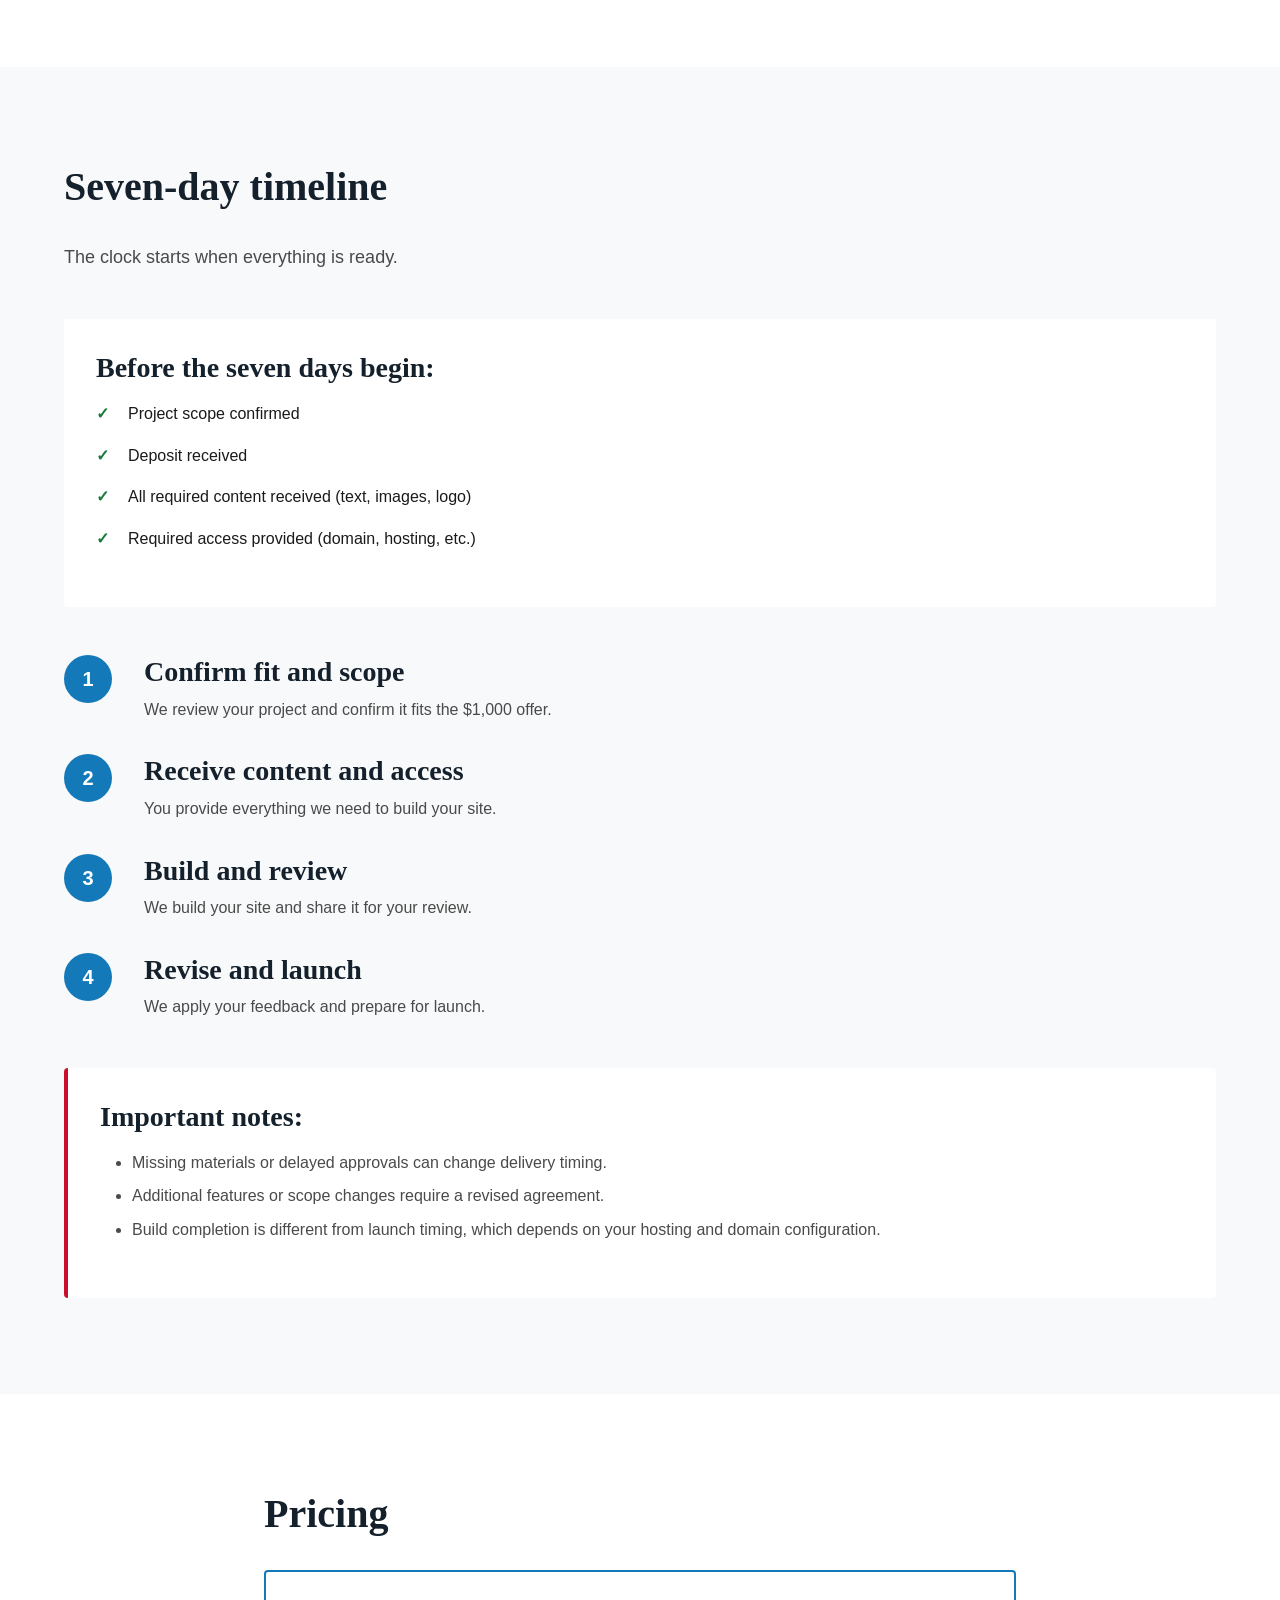
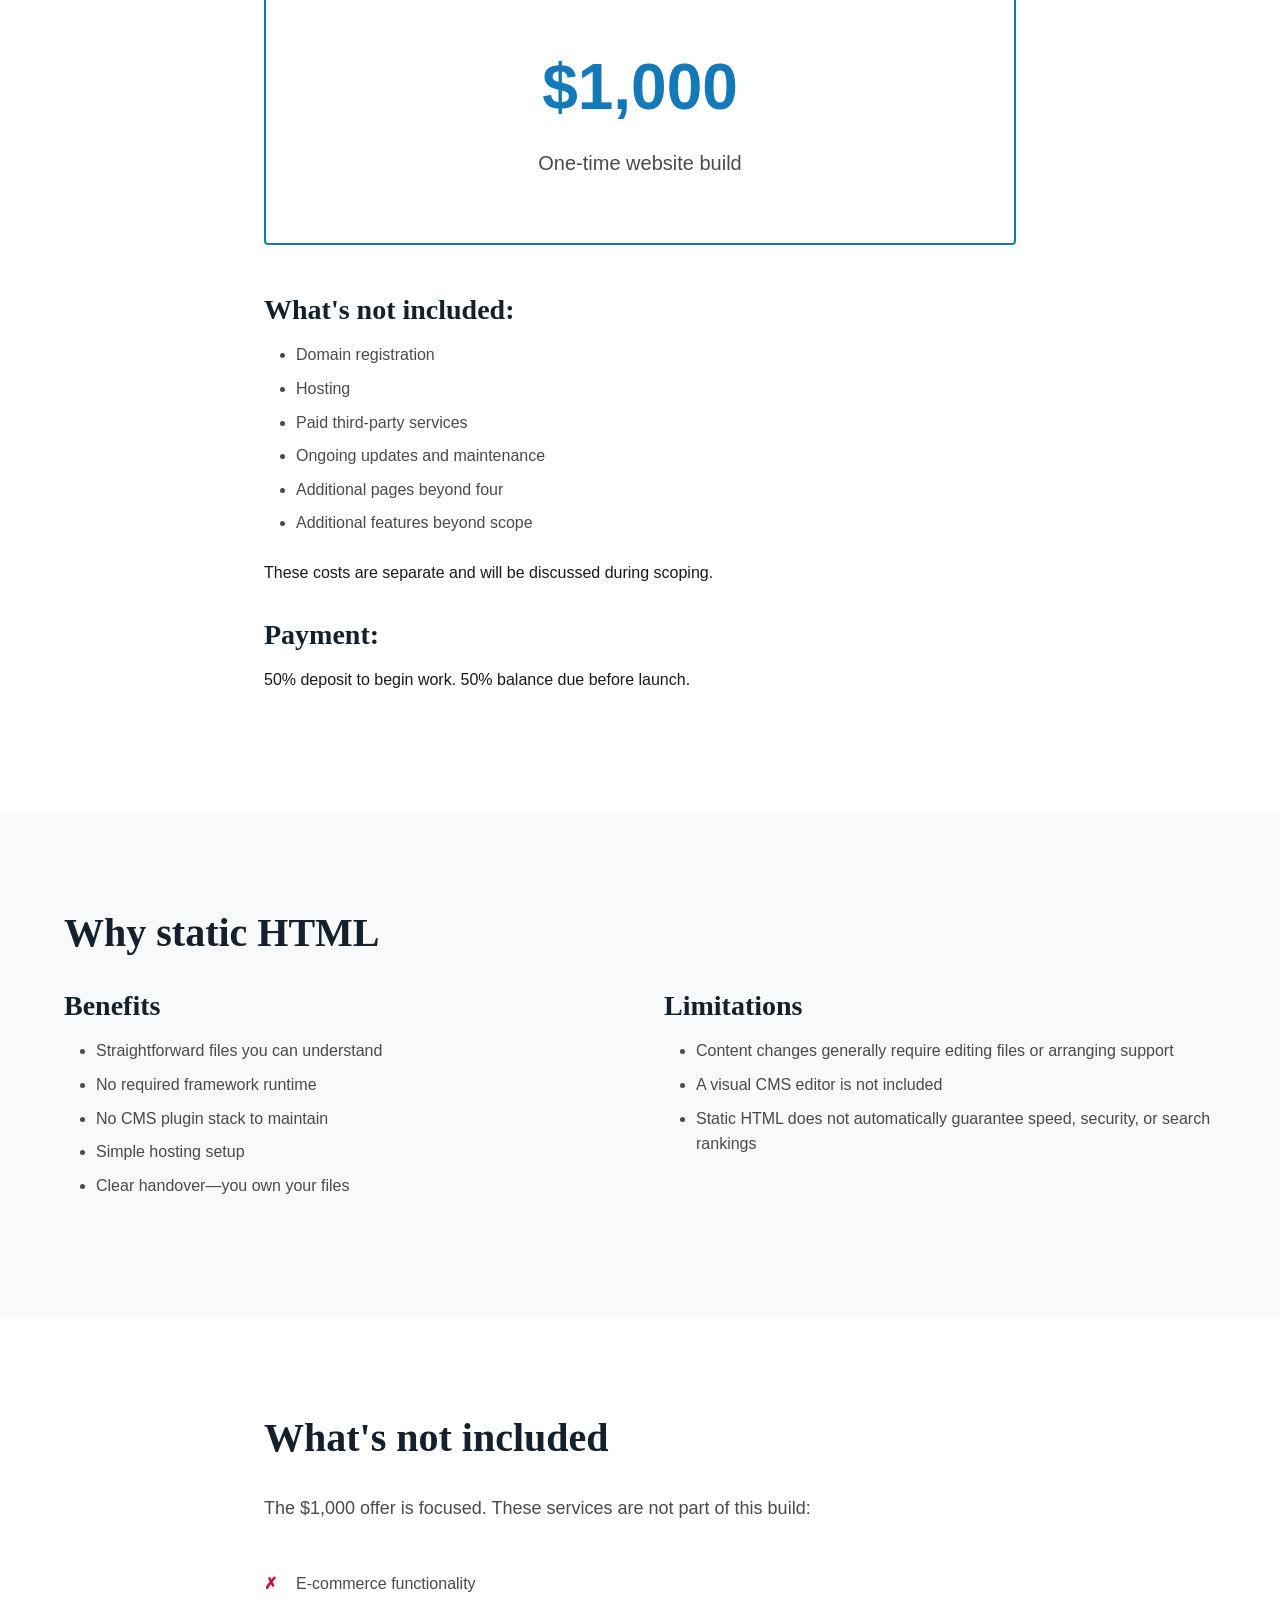
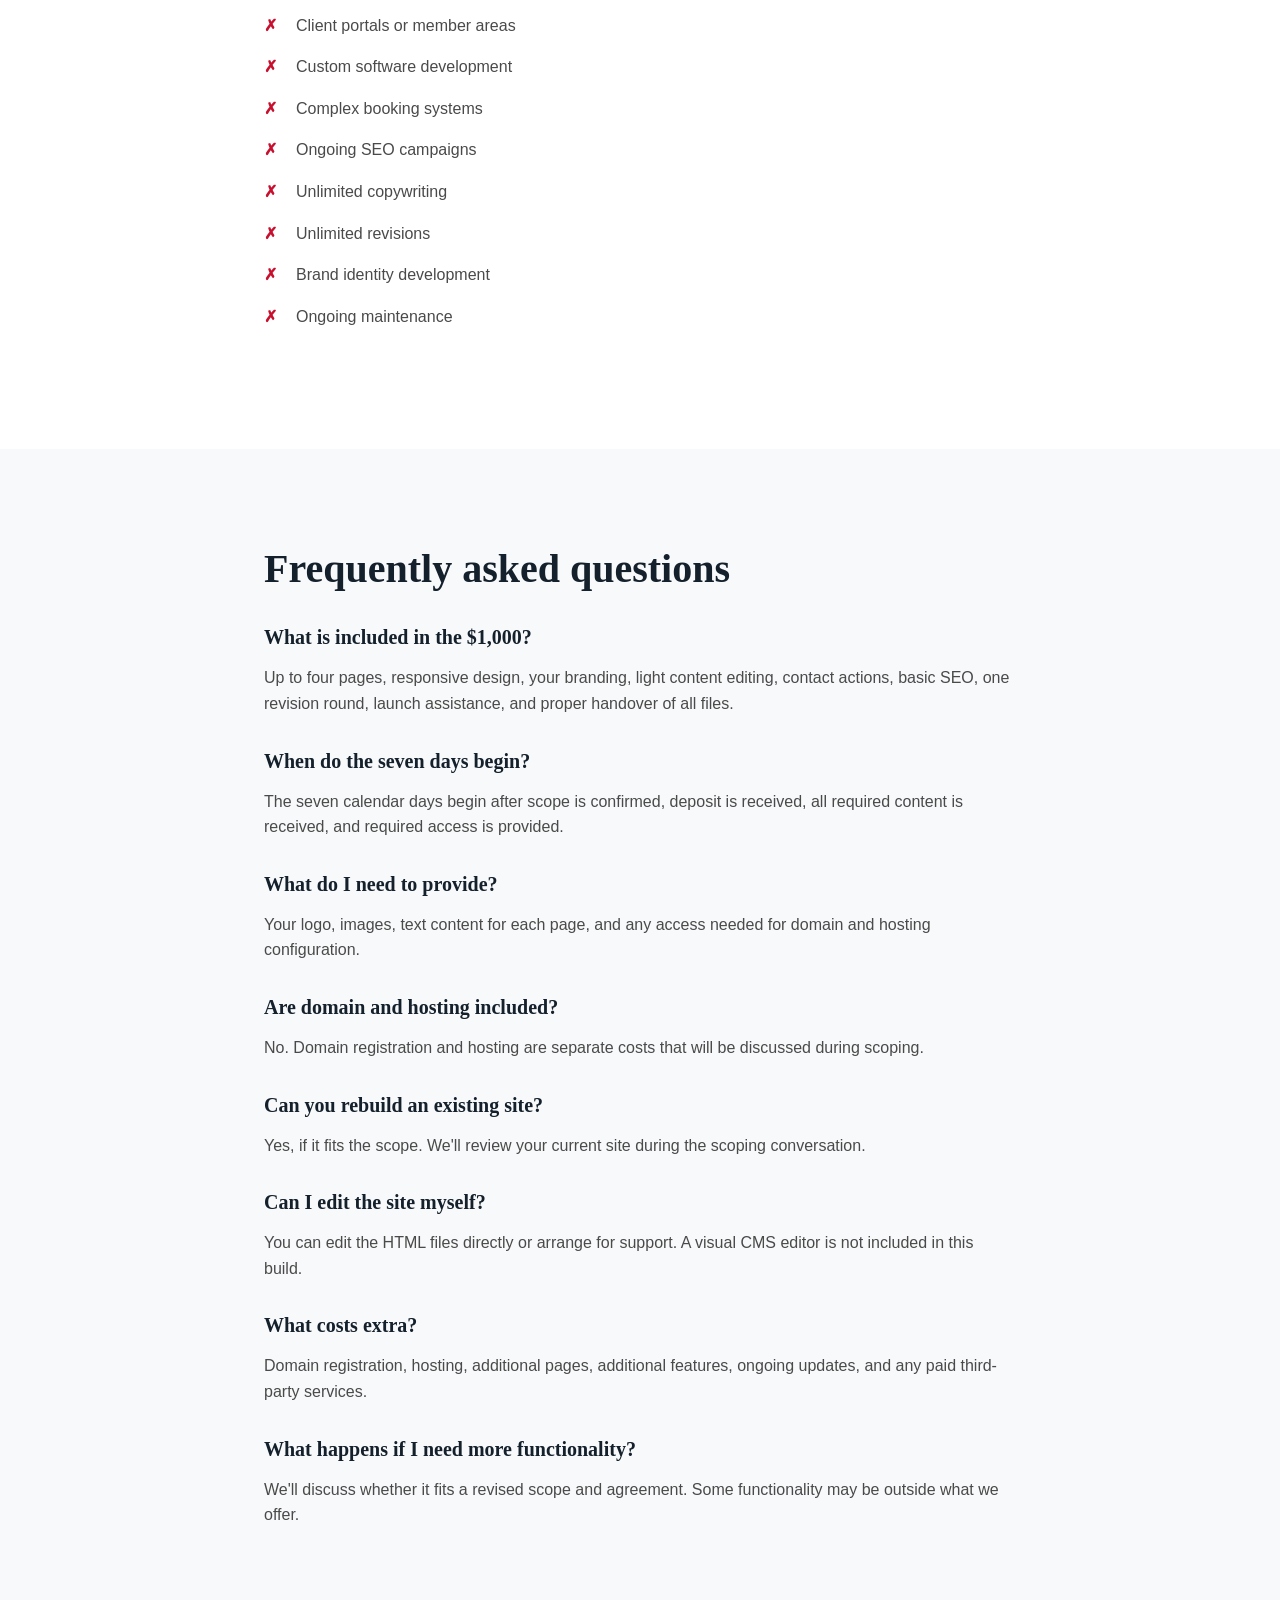
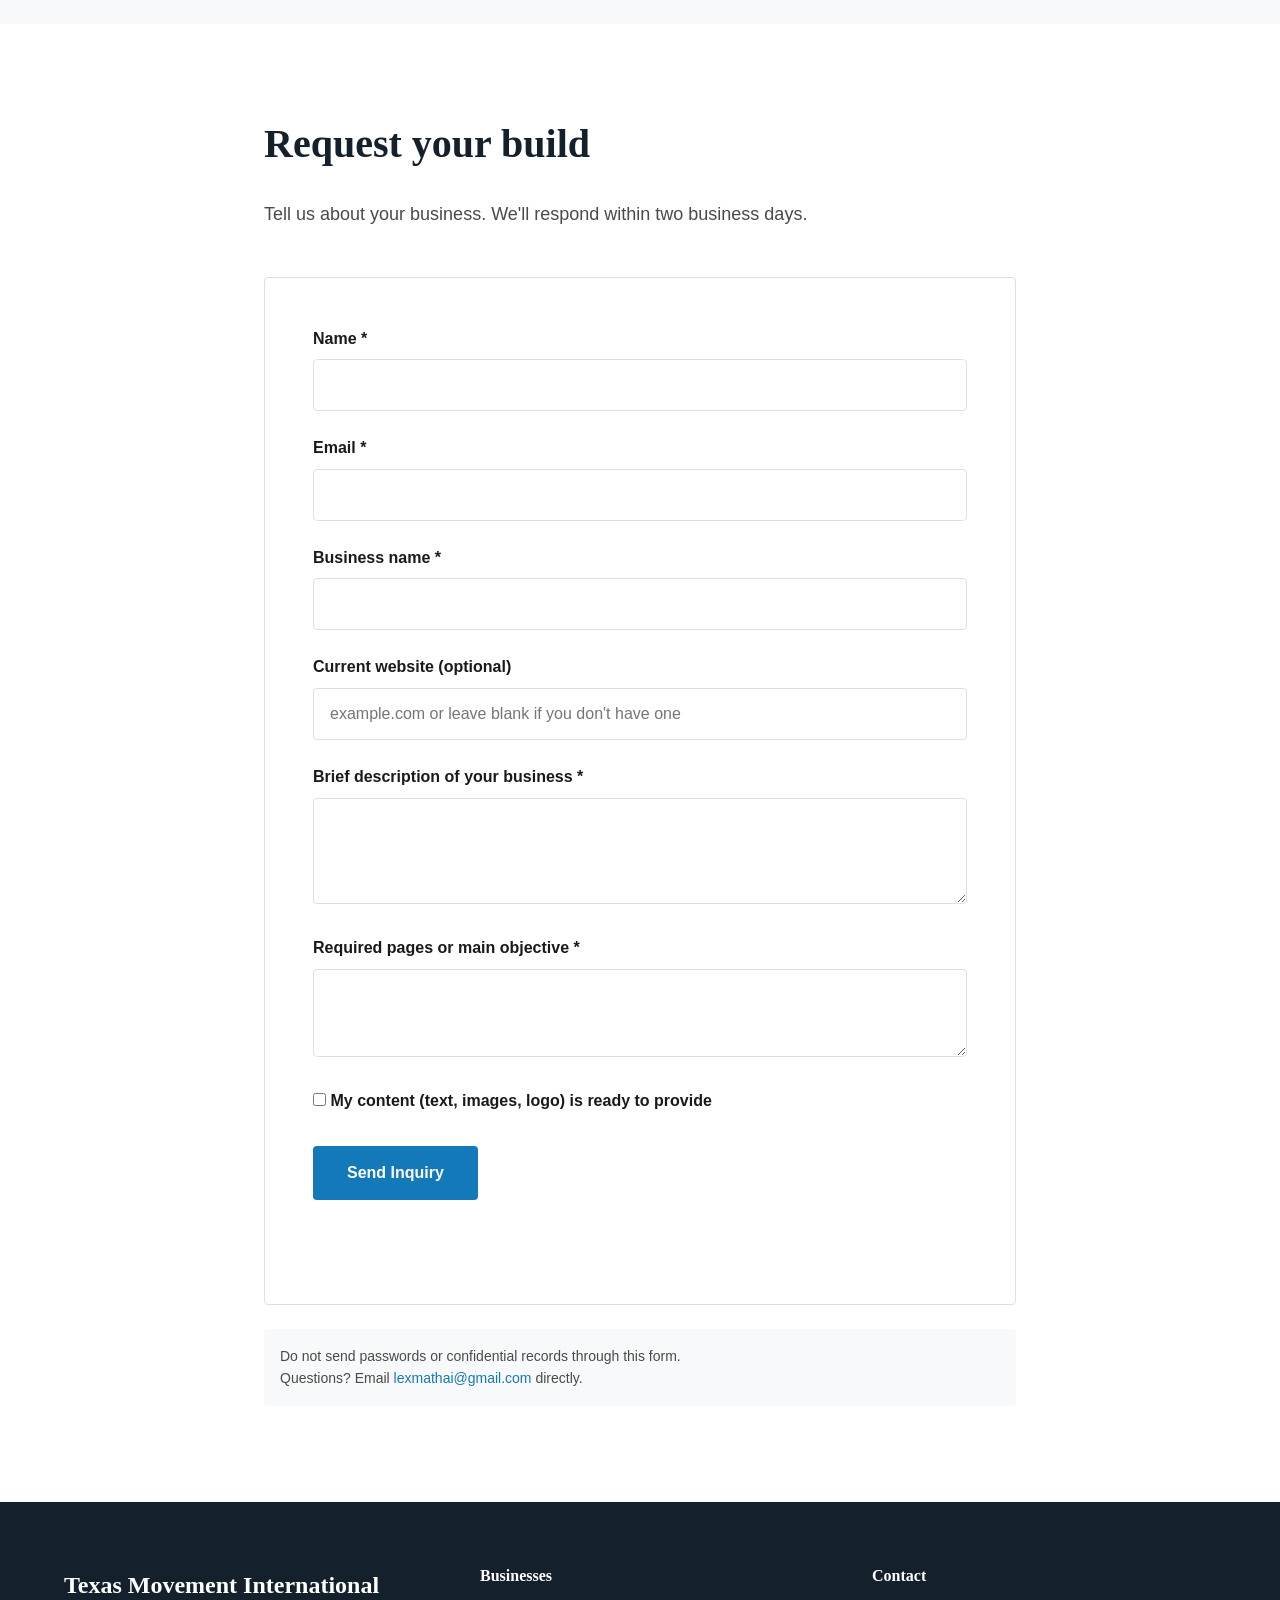
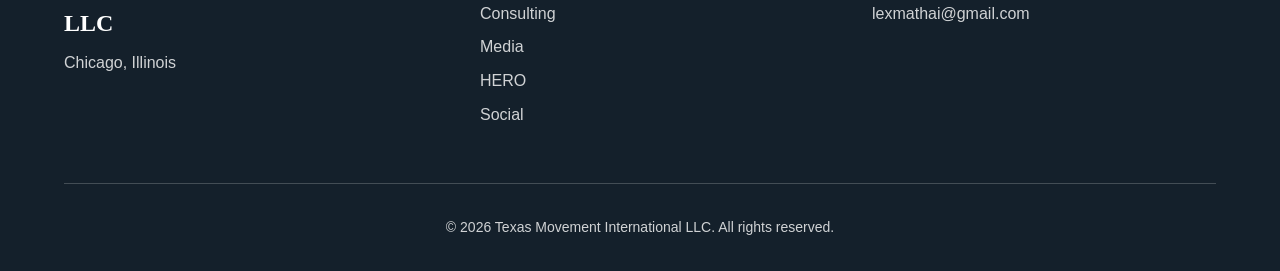
==== commit ab1b4167: "Change website input type to text and update placeholder" ====
--- a/consulting.html
+++ b/consulting.html
@@ -287,7 +287,7 @@
 
           <div class="form-group">
             <label for="website">Current website (optional)</label>
-            <input type="url" id="website" name="website">
+            <input type="text" id="website" name="website" placeholder="example.com or leave blank if you don't have one">
           </div>
 
           <div class="form-group">
